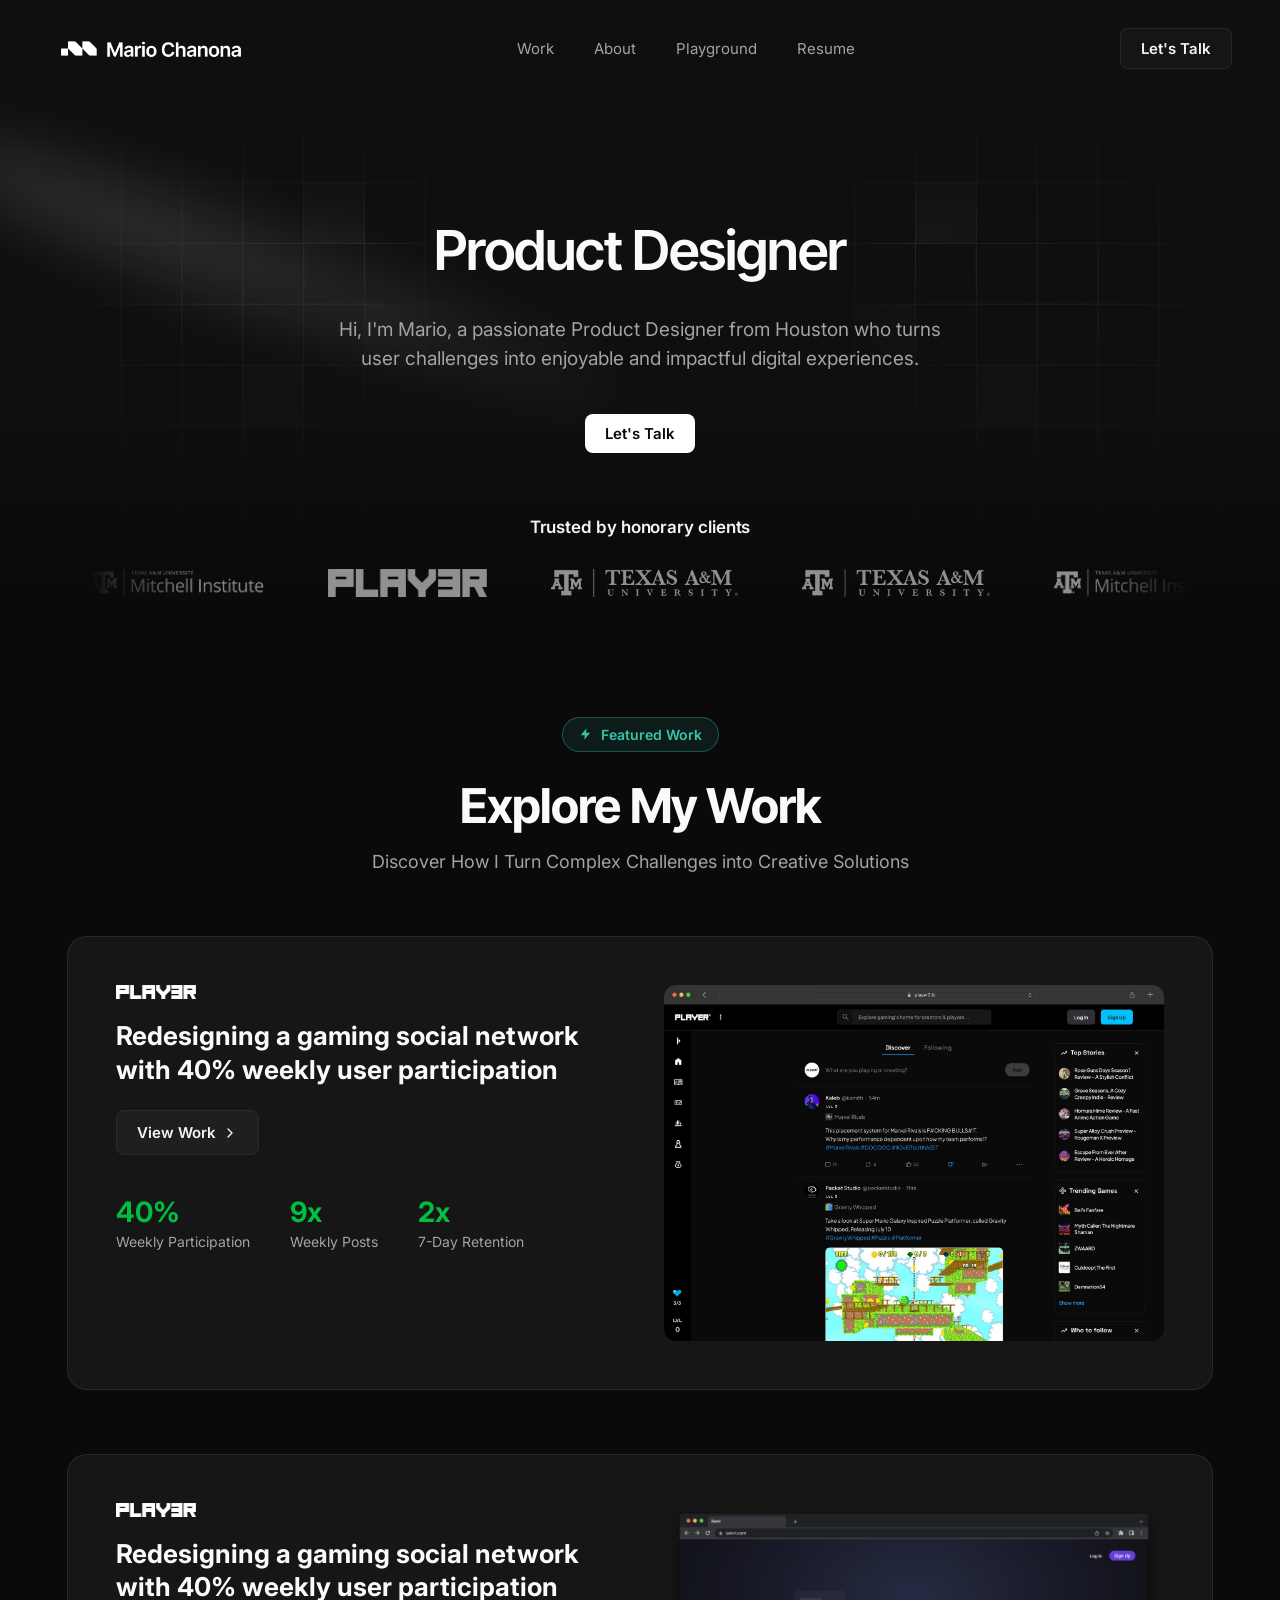
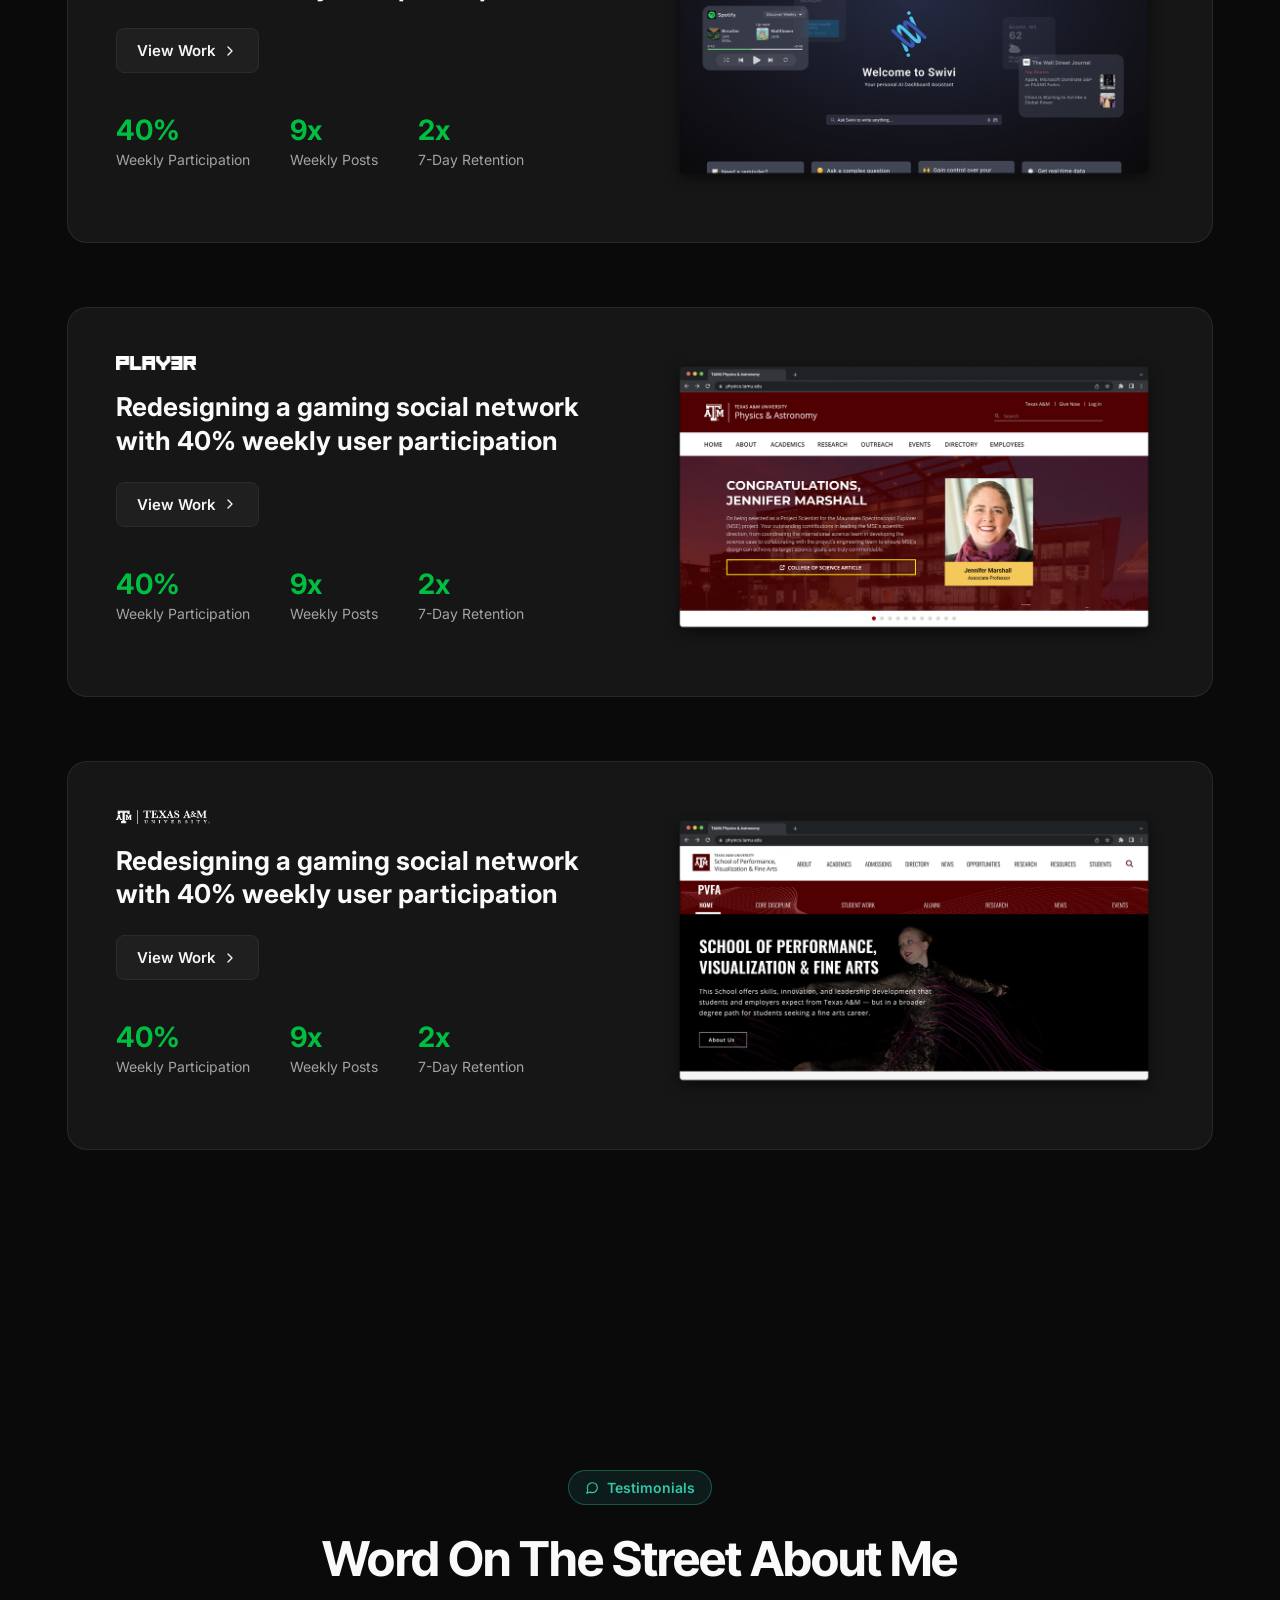
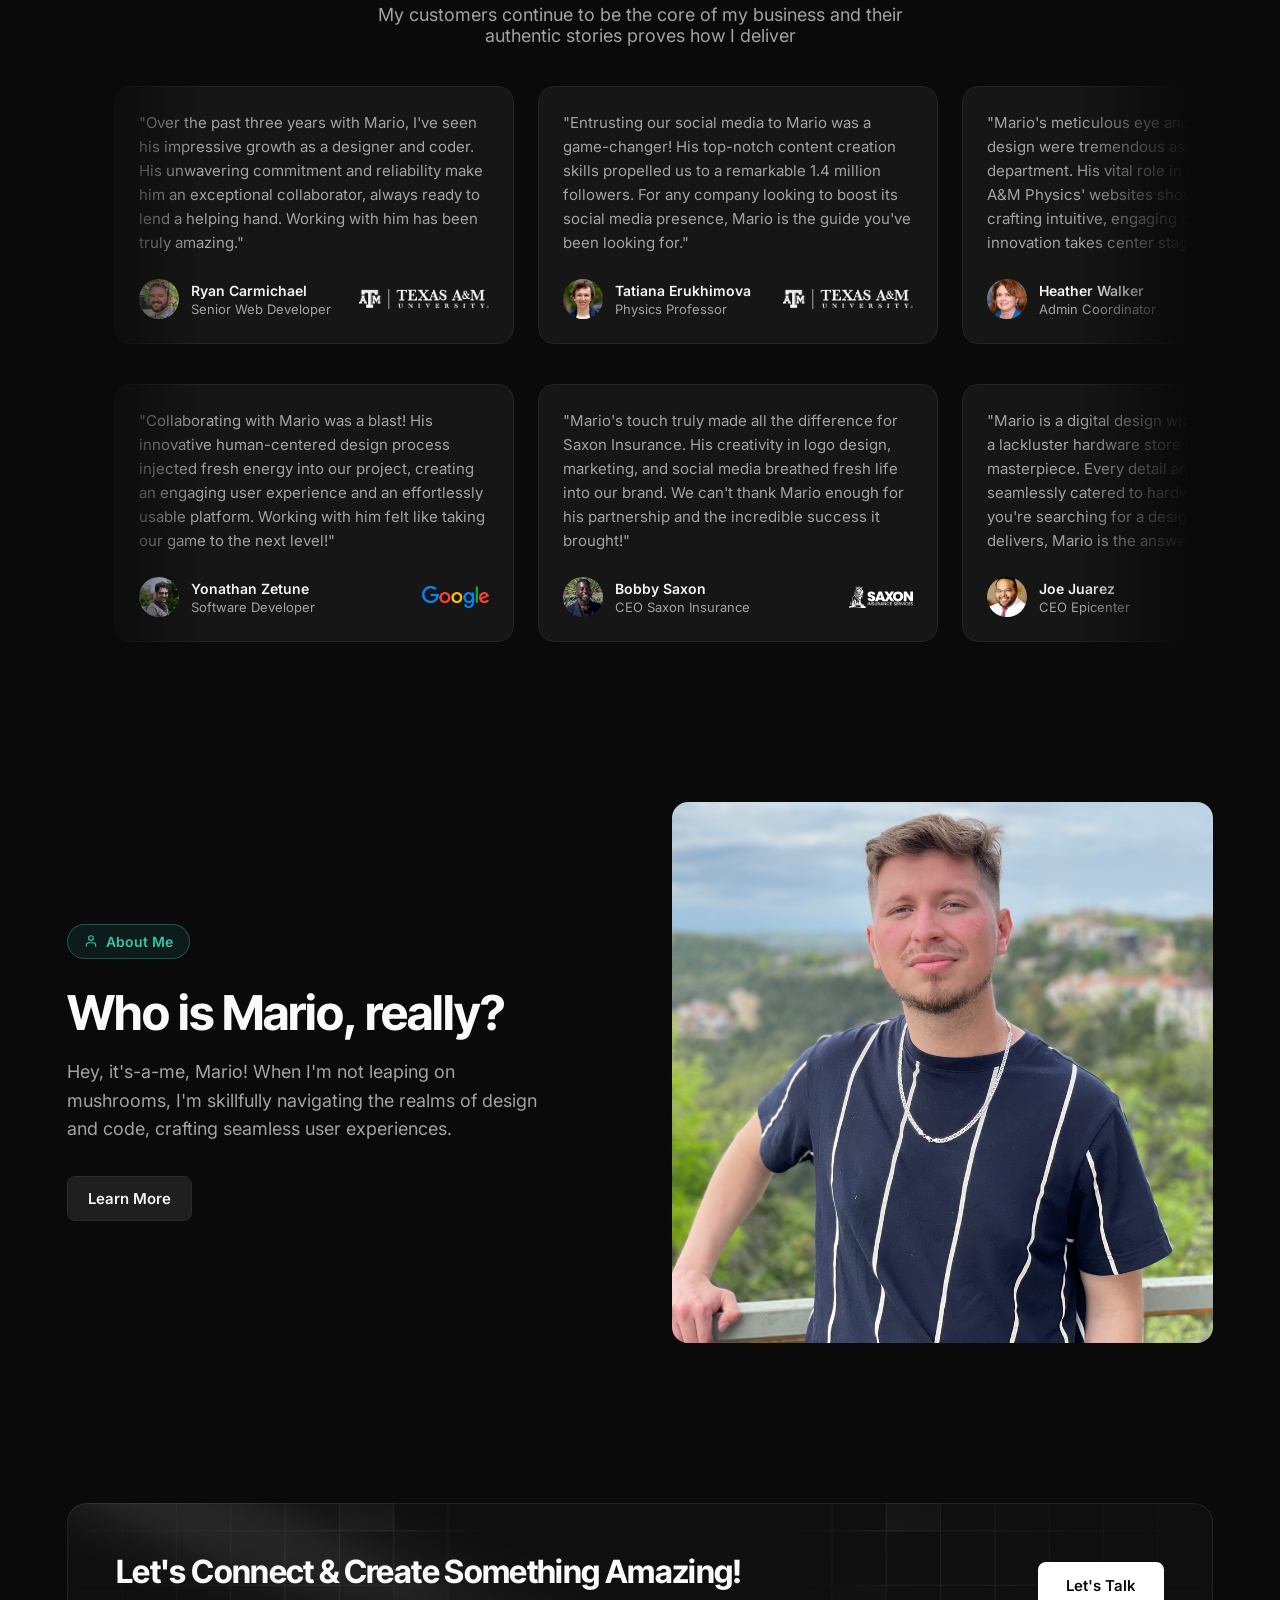
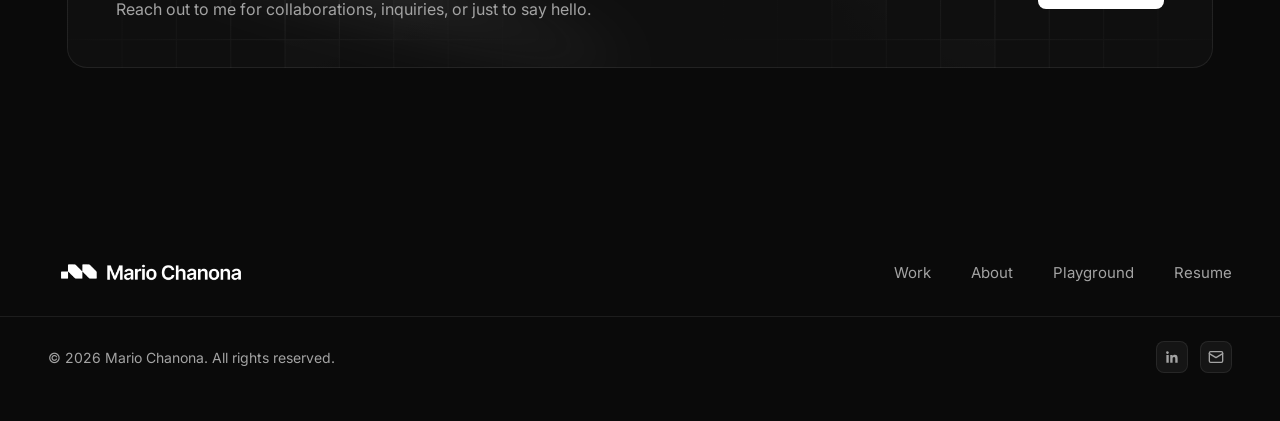
==== index.html @ b82e3894 "Portfolio website" ====
<!doctype html>
<html lang="en">
<head>
  <meta charset="UTF-8" />
  <meta name="viewport" content="width=device-width, initial-scale=1.0" />
  <title>Mario Chanona — Portfolio</title>
  <!-- Inter + Inter Tight, used site-wide -->
  <link rel="preconnect" href="https://fonts.googleapis.com" />
  <link rel="preconnect" href="https://fonts.gstatic.com" crossorigin />
  <link
    href="https://fonts.googleapis.com/css2?family=Inter:wght@400;500;600;700;800;900&family=Inter+Tight:wght@600&display=swap"
    rel="stylesheet" />
  <link rel="stylesheet" href="styles.css" />
</head>
<body>
  <!--
    Pure-CSS grid + glow background (see .page-bg in styles.css) — no image
    file. A decorative layer behind the top of the page, NOT a wrapper
    around the content, so it always blends smoothly into whatever section
    comes after it, no matter how tall your page grows.
  -->
  <div class="page-bg" aria-hidden="true"></div>
  <main>
    <header class="navbar" id="top">
      <a href="#top" class="navbar__brand">
        <img src="images/My_ Logo.png" alt="Mario Chanona" class="navbar__logo-img" />
      </a>
      <nav class="navbar__links" aria-label="Primary">
        <a href="#work" class="navbar__link">Work</a>
        <a href="#about" class="navbar__link">About</a>
        <a href="#playground" class="navbar__link">Playground</a>
        <a href="#resume" class="navbar__link">Resume</a>
      </nav>
      <a href="#contact" class="navbar__cta">Let's Talk</a>

      <button type="button" class="navbar__toggle" id="menuToggle" aria-label="Toggle menu" aria-expanded="false" aria-controls="mobileMenu">
        <svg class="navbar__toggle-icon navbar__toggle-icon--menu" width="22" height="22" viewBox="0 0 24 24" fill="none" stroke="currentColor" stroke-width="2" stroke-linecap="round" aria-hidden="true">
          <path d="M3 6h18M3 12h18M3 18h18" />
        </svg>
        <svg class="navbar__toggle-icon navbar__toggle-icon--close" width="22" height="22" viewBox="0 0 24 24" fill="none" stroke="currentColor" stroke-width="2" stroke-linecap="round" aria-hidden="true">
          <path d="M18 6 6 18M6 6l12 12" />
        </svg>
      </button>
    </header>

    <div class="mobile-menu" id="mobileMenu">
      <div class="mobile-menu__header">
        <a href="#top" class="mobile-menu__brand">
          <img src="images/My_ Logo.png" alt="Mario Chanona" class="mobile-menu__logo-img" />
        </a>
        <button type="button" class="mobile-menu__close" id="menuClose" aria-label="Close menu">
          <svg width="22" height="22" viewBox="0 0 24 24" fill="none" stroke="currentColor" stroke-width="2" stroke-linecap="round" aria-hidden="true">
            <path d="M18 6 6 18M6 6l12 12" />
          </svg>
        </button>
      </div>

      <nav class="mobile-menu__links" aria-label="Mobile">
        <a href="#work" class="mobile-menu__link">Work</a>
        <a href="#about" class="mobile-menu__link">About</a>
        <a href="#playground" class="mobile-menu__link">Playground</a>
        <a href="#resume" class="mobile-menu__link">Resume</a>
      </nav>

      <a href="#contact" class="mobile-menu__cta">Let's Talk</a>
    </div>

    <script>
      (function () {
        var toggle = document.getElementById('menuToggle');
        var closeBtn = document.getElementById('menuClose');
        var menu = document.getElementById('mobileMenu');

        function openMenu() {
          menu.classList.add('is-open');
          toggle.classList.add('is-active');
          toggle.setAttribute('aria-expanded', 'true');
          document.body.style.overflow = 'hidden';
        }

        function closeMenu() {
          menu.classList.remove('is-open');
          toggle.classList.remove('is-active');
          toggle.setAttribute('aria-expanded', 'false');
          document.body.style.overflow = '';
        }

        toggle.addEventListener('click', function () {
          menu.classList.contains('is-open') ? closeMenu() : openMenu();
        });
        closeBtn.addEventListener('click', closeMenu);
        menu.querySelectorAll('.mobile-menu__link, .mobile-menu__cta').forEach(function (link) {
          link.addEventListener('click', closeMenu);
        });
      })();
    </script>
    
    <section class="hero">
      <div class="hero__content">
        <h1 class="hero__title">Product Designer</h1>
        <p class="hero__description">
          Hi, I'm Mario, a passionate Product Designer from Houston who turns user
          challenges into enjoyable and impactful digital experiences.
        </p>
        <a href="#contact" class="hero__cta">Let's Talk</a>
      </div>
    </section>
    <section class="trusted" aria-label="Trusted by">
      <p class="trusted__label">Trusted by honorary clients</p>
      <div class="trusted__marquee">
        <div class="trusted__track">
          <span class="trusted__logo"><img src="images/mitchell.png" alt="Mitchell Institute" /></span>
          <span class="trusted__logo"><img src="images/Player3.png" alt="Saxon Insurance Services" /></span>
          <span class="trusted__logo"><img src="images/TX_Logo.png" alt="Texas A&amp;M University" /></span>
          <span class="trusted__logo"><img src="images/TX_Logo.png"
              alt="Texas A&amp;M Physics &amp; Astronomy" /></span>
          <!-- duplicate copy, aria-hidden so screen readers don't announce it twice -->
          <span class="trusted__logo" aria-hidden="true"><img src="images/mitchell.png" alt="" /></span>
          <span class="trusted__logo" aria-hidden="true"><img src="images/Player3.png" alt="" /></span>
          <span class="trusted__logo" aria-hidden="true"><img src="images/TX_Logo.png" alt="" /></span>
          <span class="trusted__logo" aria-hidden="true"><img src="images/TX_Logo.png" alt="" /></span>
        </div>
      </div>
    </section>
    <section class="work" aria-label="Featured work">
      <div class="work__intro">
        <span class="work__eyebrow">
          <svg width="14" height="14" viewBox="0 0 24 24" fill="currentColor" aria-hidden="true">
            <path d="M13 2 3 14h7l-1 8 10-12h-7l1-8z" />
          </svg>
          Featured Work
        </span>
        <h2 class="work__heading">Explore My Work</h2>
        <p class="work__subheading">Discover How I Turn Complex Challenges into Creative Solutions</p>
      </div>

      <!-- Card 1 -->
      <div class="work__card work__card--1">
        <div class="work__card-content">
          <img src="images/Player3.png" alt="Player" class="work__project-logo" />
          <h3 class="work__project-title">
            Redesigning a gaming social network with 40% weekly user participation
          </h3>
          <a href="#" class="work__cta">
            View Work
            <svg width="16" height="16" viewBox="0 0 24 24" fill="none" stroke="currentColor" stroke-width="2"
              stroke-linecap="round" stroke-linejoin="round" aria-hidden="true">
              <path d="M9 18l6-6-6-6" />
            </svg>
          </a>
          <div class="work__stats">
            <div class="work__stat">
              <span class="work__stat-number">40%</span>
              <span class="work__stat-label">Weekly Participation</span>
            </div>
            <div class="work__stat">
              <span class="work__stat-number">9x</span>
              <span class="work__stat-label">Weekly Posts</span>
            </div>
            <div class="work__stat">
              <span class="work__stat-number">2x</span>
              <span class="work__stat-label">7-Day Retention</span>
            </div>
          </div>
        </div>
        <div class="work__project-preview">
          <img src="images/player-preview.jpg" alt="Player project preview" />
        </div>
      </div>

      <!-- Card 2 — same placeholder content as Card 1 for now. Swap the logo, title,
           stats, and screenshot once this project is ready. -->
      <div class="work__card work__card--2">
        <div class="work__card-content">
          <img src="images/Player3.png" alt="Player" class="work__project-logo" />
          <h3 class="work__project-title">
            Redesigning a gaming social network with 40% weekly user participation
          </h3>
          <a href="#" class="work__cta">
            View Work
            <svg width="16" height="16" viewBox="0 0 24 24" fill="none" stroke="currentColor" stroke-width="2"
              stroke-linecap="round" stroke-linejoin="round" aria-hidden="true">
              <path d="M9 18l6-6-6-6" />
            </svg>
          </a>
          <div class="work__stats">
            <div class="work__stat">
              <span class="work__stat-number">40%</span>
              <span class="work__stat-label">Weekly Participation</span>
            </div>
            <div class="work__stat">
              <span class="work__stat-number">9x</span>
              <span class="work__stat-label">Weekly Posts</span>
            </div>
            <div class="work__stat">
              <span class="work__stat-number">2x</span>
              <span class="work__stat-label">7-Day Retention</span>
            </div>
          </div>
        </div>
        <div class="work__project-preview">
          <img src="images/swivi_cover2.avif" alt="Swivi project preview" />
        </div>
      </div>

      <!-- Card 3 — same placeholder content as Card 1 for now. Swap the logo, title,
           stats, and screenshot once this project is ready. -->
      <div class="work__card work__card--3">
        <div class="work__card-content">
          <img src="images/Player3.png" alt="Player" class="work__project-logo" />
          <h3 class="work__project-title">
            Redesigning a gaming social network with 40% weekly user participation
          </h3>
          <a href="#" class="work__cta">
            View Work
            <svg width="16" height="16" viewBox="0 0 24 24" fill="none" stroke="currentColor" stroke-width="2"
              stroke-linecap="round" stroke-linejoin="round" aria-hidden="true">
              <path d="M9 18l6-6-6-6" />
            </svg>
          </a>
          <div class="work__stats">
            <div class="work__stat">
              <span class="work__stat-number">40%</span>
              <span class="work__stat-label">Weekly Participation</span>
            </div>
            <div class="work__stat">
              <span class="work__stat-number">9x</span>
              <span class="work__stat-label">Weekly Posts</span>
            </div>
            <div class="work__stat">
              <span class="work__stat-number">2x</span>
              <span class="work__stat-label">7-Day Retention</span>
            </div>
          </div>
        </div>
        <div class="work__project-preview">
          <img src="images/Physics_Redesign.avif" alt="Texas A&Map;M Website Redesign" />
        </div>
      </div>

      <!-- Card 4 — same placeholder content as Card 1 for now. Swap the logo, title,
           stats, and screenshot once this project is ready. -->
      <div class="work__card work__card--4">
        <div class="work__card-content">
          <img src="images/TX_Logo.png" alt="Player" class="work__project-logo" />
          <h3 class="work__project-title">
            Redesigning a gaming social network with 40% weekly user participation
          </h3>
          <a href="#" class="work__cta">
            View Work
            <svg width="16" height="16" viewBox="0 0 24 24" fill="none" stroke="currentColor" stroke-width="2"
              stroke-linecap="round" stroke-linejoin="round" aria-hidden="true">
              <path d="M9 18l6-6-6-6" />
            </svg>
          </a>
          <div class="work__stats">
            <div class="work__stat">
              <span class="work__stat-number">40%</span>
              <span class="work__stat-label">Weekly Participation</span>
            </div>
            <div class="work__stat">
              <span class="work__stat-number">9x</span>
              <span class="work__stat-label">Weekly Posts</span>
            </div>
            <div class="work__stat">
              <span class="work__stat-number">2x</span>
              <span class="work__stat-label">7-Day Retention</span>
            </div>
          </div>
        </div>
        <div class="work__project-preview">
          <img src="images/pvfa.avif" alt="Player project preview" />
        </div>
      </div>
    </section>

    <section class="testimonials" aria-label="Testimonials">
      <div class="testimonials__intro">
        <span class="testimonials__eyebrow">
          <svg width="14" height="14" viewBox="0 0 24 24" fill="none" stroke="currentColor" stroke-width="2" stroke-linecap="round" stroke-linejoin="round" aria-hidden="true">
            <path d="M21 11.5a8.38 8.38 0 0 1-.9 3.8 8.5 8.5 0 0 1-7.6 4.7 8.38 8.38 0 0 1-3.8-.9L3 21l1.9-5.7a8.38 8.38 0 0 1-.9-3.8 8.5 8.5 0 0 1 4.7-7.6 8.38 8.38 0 0 1 3.8-.9h.5a8.48 8.48 0 0 1 8 8v.5z" />
          </svg>
          Testimonials
        </span>

        <h2 class="testimonials__heading">Word On The Street About Me</h2>
        <p class="testimonials__subheading">
          My customers continue to be the core of my business and their authentic stories proves how I deliver
        </p>
      </div>

      <!-- Row 1 — scrolls right. Duplicated once for a seamless loop; keep both copies in sync. -->
      <div class="testimonials__row testimonials__row--top">
        <div class="testimonials__track">
          <article class="testimonial-card">
            <p class="testimonial-card__quote">
              "Over the past three years with Mario, I've seen his impressive growth as a designer and coder. His
              unwavering commitment and reliability make him an exceptional collaborator, always ready to lend a
              helping hand. Working with him has been truly amazing."
            </p>
            <div class="testimonial-card__footer">
              <div class="testimonial-card__person">
                <img src="images/Ryan.jpg" alt="" class="testimonial-card__avatar" />
                <div>
                  <div class="testimonial-card__name">Ryan Carmichael</div>
                  <div class="testimonial-card__role">Senior Web Developer</div>
                </div>
              </div>
              <img src="images/TX_Logo.png" alt="Texas A&amp;M" class="testimonial-card__brand" />
            </div>
          </article>

          <article class="testimonial-card">
            <p class="testimonial-card__quote">
              "Entrusting our social media to Mario was a game-changer! His top-notch content creation skills
              propelled us to a remarkable 1.4 million followers. For any company looking to boost its social media
              presence, Mario is the guide you've been looking for."
            </p>
            <div class="testimonial-card__footer">
              <div class="testimonial-card__person">
                <img src="images/Tati.jpg" alt="" class="testimonial-card__avatar" />
                <div>
                  <div class="testimonial-card__name">Tatiana Erukhimova</div>
                  <div class="testimonial-card__role">Physics Professor</div>
                </div>
              </div>
              <img src="images/TX_Logo.png" alt="Texas A&amp;M" class="testimonial-card__brand" />
            </div>
          </article>

          <article class="testimonial-card">
            <p class="testimonial-card__quote">
              "Mario's meticulous eye and genuine passion for design were tremendous assets to our department. His
              vital role in enhancing Texas A&amp;M Physics' websites showcased his talent for crafting intuitive,
              engaging designs. With Mario, innovation takes center stage."
            </p>
            <div class="testimonial-card__footer">
              <div class="testimonial-card__person">
                <img src="images/Heather.jpg" alt="" class="testimonial-card__avatar" />
                <div>
                  <div class="testimonial-card__name">Heather Walker</div>
                  <div class="testimonial-card__role">Admin Coordinator</div>
                </div>
              </div>
              <img src="images/TX_Logo.png" alt="Texas A&amp;M" class="testimonial-card__brand" />
            </div>
          </article>

          <!-- duplicate copy, aria-hidden so screen readers don't announce it twice -->
          <article class="testimonial-card" aria-hidden="true">
            <p class="testimonial-card__quote">
              "Over the past three years with Mario, I've seen his impressive growth as a designer and coder. His
              unwavering commitment and reliability make him an exceptional collaborator, always ready to lend a
              helping hand. Working with him has been truly amazing."
            </p>
            <div class="testimonial-card__footer">
              <div class="testimonial-card__person">
                <img src="images/Ryan.jpg" alt="" class="testimonial-card__avatar" />
                <div>
                  <div class="testimonial-card__name">Ryan Carmichael</div>
                  <div class="testimonial-card__role">Senior Web Developer</div>
                </div>
              </div>
              <img src="images/TX_Logo.png" alt="" class="testimonial-card__brand" />
            </div>
          </article>

          <article class="testimonial-card" aria-hidden="true">
            <p class="testimonial-card__quote">
              "Entrusting our social media to Mario was a game-changer! His top-notch content creation skills
              propelled us to a remarkable 1.4 million followers. For any company looking to boost its social media
              presence, Mario is the guide you've been looking for."
            </p>
            <div class="testimonial-card__footer">
              <div class="testimonial-card__person">
                <img src="images/Tati.jpg" alt="" class="testimonial-card__avatar" />
                <div>
                  <div class="testimonial-card__name">Tatiana Erukhimova</div>
                  <div class="testimonial-card__role">Physics Professor</div>
                </div>
              </div>
              <img src="images/TX_Logo.png" alt="" class="testimonial-card__brand" />
            </div>
          </article>

          <article class="testimonial-card" aria-hidden="true">
            <p class="testimonial-card__quote">
              "Mario's meticulous eye and genuine passion for design were tremendous assets to our department. His
              vital role in enhancing Texas A&amp;M Physics' websites showcased his talent for crafting intuitive,
              engaging designs. With Mario, innovation takes center stage."
            </p>
            <div class="testimonial-card__footer">
              <div class="testimonial-card__person">
                <img src="images/Heather.jpg" alt="" class="testimonial-card__avatar" />
                <div>
                  <div class="testimonial-card__name">Heather Walker</div>
                  <div class="testimonial-card__role">Admin Coordinator</div>
                </div>
              </div>
              <img src="images/TX_Logo.png" alt="" class="testimonial-card__brand" />
            </div>
          </article>
        </div>
      </div>

      <!-- Row 2 — also scrolls right, same as row 1. Duplicated once for a seamless loop. -->
      <div class="testimonials__row testimonials__row--bottom">
        <div class="testimonials__track">
          <article class="testimonial-card">
            <p class="testimonial-card__quote">
              "Collaborating with Mario was a blast! His innovative human-centered design process injected fresh
              energy into our project, creating an engaging user experience and an effortlessly usable platform.
              Working with him felt like taking our game to the next level!"
            </p>
            <div class="testimonial-card__footer">
              <div class="testimonial-card__person">
                <img src="images/Yoni.jpg" alt="" class="testimonial-card__avatar" />
                <div>
                  <div class="testimonial-card__name">Yonathan Zetune</div>
                  <div class="testimonial-card__role">Software Developer</div>
                </div>
              </div>
              <img src="images/google-logo2.png" alt="Google" class="testimonial-card__brand" />
            </div>
          </article>

          <article class="testimonial-card">
            <p class="testimonial-card__quote">
              "Mario's touch truly made all the difference for Saxon Insurance. His creativity in logo design,
              marketing, and social media breathed fresh life into our brand. We can't thank Mario enough for his
              partnership and the incredible success it brought!"
            </p>
            <div class="testimonial-card__footer">
              <div class="testimonial-card__person">
                <img src="images/Bobby.jpg" alt="" class="testimonial-card__avatar" />
                <div>
                  <div class="testimonial-card__name">Bobby Saxon</div>
                  <div class="testimonial-card__role">CEO Saxon Insurance</div>
                </div>
              </div>
              <img src="images/Saxon_logo.svg" alt="Saxon" class="testimonial-card__brand" />
            </div>
          </article>

          <article class="testimonial-card">
            <p class="testimonial-card__quote">
              "Mario is a digital design wizard! He transformed a lackluster hardware store into an online
              masterpiece. Every detail and interaction seamlessly catered to hardware companies. If you're
              searching for a designer who listens and delivers, Mario is the answer."
            </p>
            <div class="testimonial-card__footer">
              <div class="testimonial-card__person">
                <img src="images/Joe.jpg" alt="" class="testimonial-card__avatar" />
                <div>
                  <div class="testimonial-card__name">Joe Juarez</div>
                  <div class="testimonial-card__role">CEO Epicenter</div>
                </div>
              </div>
              <img src="images/epicenter.png" alt="Epicenter" class="testimonial-card__brand" />
            </div>
          </article>

          <!-- duplicate copy, aria-hidden so screen readers don't announce it twice -->
          <article class="testimonial-card" aria-hidden="true">
            <p class="testimonial-card__quote">
              "Collaborating with Mario was a blast! His innovative human-centered design process injected fresh
              energy into our project, creating an engaging user experience and an effortlessly usable platform.
              Working with him felt like taking our game to the next level!"
            </p>
            <div class="testimonial-card__footer">
              <div class="testimonial-card__person">
                <img src="images/Yoni.jpg" alt="" class="testimonial-card__avatar" />
                <div>
                  <div class="testimonial-card__name">Yonathan Zetune</div>
                  <div class="testimonial-card__role">Software Developer</div>
                </div>
              </div>
              <img src="images/google-logo2.png" alt="" class="testimonial-card__brand" />
            </div>
          </article>

          <article class="testimonial-card" aria-hidden="true">
            <p class="testimonial-card__quote">
              "Mario's touch truly made all the difference for Saxon Insurance. His creativity in logo design,
              marketing, and social media breathed fresh life into our brand. We can't thank Mario enough for his
              partnership and the incredible success it brought!"
            </p>
            <div class="testimonial-card__footer">
              <div class="testimonial-card__person">
                <img src="images/Bobby.jpg" alt="" class="testimonial-card__avatar" />
                <div>
                  <div class="testimonial-card__name">Bobby Saxon</div>
                  <div class="testimonial-card__role">CEO Saxon Insurance</div>
                </div>
              </div>
              <img src="images/Saxon_logo.svg" alt="" class="testimonial-card__brand" />
            </div>
          </article>

          <article class="testimonial-card" aria-hidden="true">
            <p class="testimonial-card__quote">
              "Mario is a digital design wizard! He transformed a lackluster hardware store into an online
              masterpiece. Every detail and interaction seamlessly catered to hardware companies. If you're
              searching for a designer who listens and delivers, Mario is the answer."
            </p>
            <div class="testimonial-card__footer">
              <div class="testimonial-card__person">
                <img src="images/Joe.jpg" alt="" class="testimonial-card__avatar" />
                <div>
                  <div class="testimonial-card__name">Joe Juarez</div>
                  <div class="testimonial-card__role">CEO Epicenter</div>
                </div>
              </div>
              <img src="images/epicenter.png" alt="" class="testimonial-card__brand" />
            </div>
          </article>
        </div>
      </div>
    </section>

    <section class="about" aria-label="About Mario">
      <div class="about__content">
        <span class="about__eyebrow">
          <svg width="14" height="14" viewBox="0 0 24 24" fill="none" stroke="currentColor" stroke-width="2" stroke-linecap="round" stroke-linejoin="round" aria-hidden="true">
            <path d="M20 21v-2a4 4 0 0 0-4-4H8a4 4 0 0 0-4 4v2" />
            <circle cx="12" cy="7" r="4" />
          </svg>
          About Me
        </span>

        <h2 class="about__heading">Who is Mario, really?</h2>

        <p class="about__description">
          Hey, it's-a-me, Mario! When I'm not leaping on mushrooms, I'm skillfully navigating the realms of
          design and code, crafting seamless user experiences.
        </p>

        <a href="#" class="about__cta">Learn More</a>
      </div>

      <div class="about__photo">
        <img src="images/personal_picture.jpg" alt="Mario Chanona" />
      </div>
    </section>

    <section class="cta-banner" aria-label="Contact">
      <div class="cta-banner__card">
        <div class="cta-banner__text">
          <h2 class="cta-banner__heading">Let's Connect &amp; Create Something Amazing!</h2>
          <p class="cta-banner__subheading">Reach out to me for collaborations, inquiries, or just to say hello.</p>
        </div>

        <a href="#contact" class="cta-banner__button">Let's Talk</a>
      </div>
    </section>

    <footer class="footer">
      <div class="footer__top">
        <a href="#top" class="footer__brand">
          <img src="images/My_ Logo.png" alt="Mario Chanona" class="footer__logo-img" />
        </a>

        <nav class="footer__links" aria-label="Footer">
          <a href="#work" class="footer__link">Work</a>
          <a href="#about" class="footer__link">About</a>
          <a href="#playground" class="footer__link">Playground</a>
          <a href="#resume" class="footer__link">Resume</a>
        </nav>
      </div>

      <hr class="footer__divider" />

      <div class="footer__bottom">
        <p class="footer__copyright">© 2026 Mario Chanona. All rights reserved.</p>

        <div class="footer__socials">
          <!-- No links wired up yet — swap each <span> for <a href="..."> once you have them -->
          <span class="footer__icon" aria-label="LinkedIn">
            <svg width="16" height="16" viewBox="0 0 24 24" fill="currentColor" aria-hidden="true">
              <path d="M20.45 20.45h-3.56v-5.57c0-1.33-.02-3.03-1.85-3.03-1.86 0-2.15 1.45-2.15 2.94v5.66H9.34V9h3.41v1.56h.05c.48-.9 1.64-1.85 3.38-1.85 3.6 0 4.27 2.37 4.27 5.46zM5.34 7.43a2.07 2.07 0 1 1 0-4.13 2.07 2.07 0 0 1 0 4.13zM7.12 20.45H3.56V9h3.56z" />
            </svg>
          </span>
          <span class="footer__icon" aria-label="Email">
            <svg width="16" height="16" viewBox="0 0 24 24" fill="none" stroke="currentColor" stroke-width="2" stroke-linecap="round" stroke-linejoin="round" aria-hidden="true">
              <rect x="2" y="4" width="20" height="16" rx="2" />
              <path d="m2 7 10 6 10-6" />
            </svg>
          </span>
        </div>
      </div>
    </footer>
  </main>
</body>
</html>
---- styles.css ----
* {
  margin: 0;
  padding: 0;
  box-sizing: border-box;
}

:root {
  --bg: #0a0a0a;
  --bg-panel: #151515;
  --text-primary: #f5f5f5;
  --text-secondary: #a3a3a3;
  --text-muted: #7a7a7a;
  --border: rgba(255, 255, 255, 0.08);
}

html,
body {
  background: var(--bg);
  color: var(--text-primary);
  font-family: 'Inter', -apple-system, BlinkMacSystemFont, 'Segoe UI', sans-serif;
  -webkit-font-smoothing: antialiased;
  -moz-osx-font-smoothing: grayscale;
  scroll-behavior: smooth;
}

a {
  color: inherit;
  text-decoration: none;
}

/* ---------- Page background ----------
   Wraps the navbar AND the hero in one continuous image, so the
   background doesn't restart below the nav. Swap the file at
   images/background.png to update it. */

.page-bg {
  position: absolute;
  top: 0;
  left: 0;
  right: 0;
  aspect-ratio: 2000 / 952; /* the SVG's own native canvas size — keeps grid cells true to scale */
  z-index: 0;
  pointer-events: none;
  background-image: url('images/glow.svg');
  background-repeat: no-repeat;
  background-position: top center;
  background-size: 100% 100%;
  mask-image: linear-gradient(to bottom, black 0%, black 70%, transparent 100%);
  -webkit-mask-image: linear-gradient(to bottom, black 0%, black 70%, transparent 100%);
}

/* ---------- Navbar ---------- */

.navbar {
  position: relative;
  z-index: 10;
  display: flex;
  align-items: center;
  justify-content: space-between;
  max-width: 1440px;
  margin: 0 auto;
  padding: 28px 48px;
}

.navbar__brand {
  display: flex;
  align-items: center;
  gap: 10px;
}

.navbar__logo-img {
  flex-shrink: 0;
}

.navbar__brand-name {
  font-size: 17px;
  font-weight: 700;
  letter-spacing: -0.01em;
  color: var(--text-primary);
}

.navbar__link {
  font-size: 15px;
  font-weight: 400;
  color: var(--text-secondary);
  transition: color 0.15s ease;
}

.navbar__link:hover {
  color: var(--text-primary);
}

.navbar__link:active {
  color: #d4d4d4;
}

/* Add this class to whichever link is the current page */
.navbar__link--current {
  color: var(--text-primary);
  position: relative;
}

.navbar__link--current::after {
  content: '';
  position: absolute;
  left: 0;
  right: 0;
  bottom: -6px;
  height: 1px;
  background: var(--text-primary);
}

.navbar__links {
  display: flex;
  align-items: center;
  gap: 40px;
}

.navbar__cta {
  display: inline-flex;
  align-items: center;
  justify-content: center;
  padding: 10px 20px;
  border-radius: 8px;
  border: 1px solid var(--border);
  background: var(--bg-panel);
  font-size: 15px;
  font-weight: 600;
  color: var(--text-primary);
  transition: background 0.15s ease, border-color 0.15s ease;
}

.navbar__cta:hover {
  background: #1f1f1f;
  border-color: rgba(255, 255, 255, 0.16);
}

@media (max-width: 860px) {
  .navbar {
    padding: 20px 24px;
  }

  .navbar__links {
    display: none;
  }
}

.navbar__logo-img {
  flex-shrink: 0;
  display: block;
  height: 32px;
  width: auto;
}

/* ---------- Hero ---------- */

.hero {
  position: relative;
  padding: 120px 24px 64px;
}

.hero__content {
  position: relative;
  z-index: 1;
  max-width: 1000px;
  margin: 0 auto;
  text-align: center;
}

.hero__title {
  font-family: 'Inter Tight', 'Inter', sans-serif;
  font-weight: 600;
  letter-spacing: -0.02em;
  line-height: 1.2;
  font-size: 3.4375rem; /* 55px */
  color: #fafafa;
}

.hero__description {
  margin: 32px auto 0;
  max-width: 700px;
  font-size: 19px;
  line-height: 1.55;
  color: var(--text-secondary);
  font-weight: 400;
  text-wrap: balance; /* keeps this at 2 balanced lines instead of an orphan 3rd line */
}

.hero__cta {
  display: inline-flex;
  align-items: center;
  justify-content: center;
  margin-top: 40px;
  padding: 10px 20px;
  border-radius: 8px;
  background: #ffffff;
  color: #0a0a0a;
  font-size: 15px;
  font-weight: 600;
  transition: transform 0.15s ease, background 0.15s ease;
}

.hero__cta:hover {
  background: #ececec;
  transform: translateY(-1px);
}

@media (max-width: 640px) {
  .hero {
    padding: 88px 20px 120px;
  }

   .hero__title {
    font-size: 2.5rem; /* 40px — fixed 55px is too wide for small screens */
  }

  .hero__description {
    font-size: 16px;
  }
}

/* ---------- Trusted-by logo marquee ---------- */

.trusted {
  position: relative;
  z-index: 1;
  padding: 0 24px 120px;
  text-align: center;
}

.trusted__label {
  font-size: 17px;
  font-weight: 600;
  color: var(--text-primary);
  margin-bottom: 32px;
  letter-spacing: -0.005em;
}

.trusted__marquee {
  overflow: hidden;
  max-width: 1100px;
  margin: 0 auto;
  mask-image: linear-gradient(to right, transparent, black 10%, black 90%, transparent);
  -webkit-mask-image: linear-gradient(to right, transparent, black 10%, black 90%, transparent);
}

.trusted__track {
  display: flex;
  align-items: center;
  gap: 64px;
  width: max-content;
  animation: trusted-scroll 24s linear infinite;
}


.trusted__logo {
  flex-shrink: 0;
  display: flex;
  align-items: center;
}

.trusted__logo img {
  height: 28px;
  width: auto;
  /* forces every logo to the same muted gray, no matter its original color */
  filter: grayscale(1) brightness(0) invert(1);
  opacity: 0.55;
  transition: opacity 0.15s ease;
}

.trusted__logo:hover img {
  opacity: 0.85;
}

@keyframes trusted-scroll {
  from { transform: translateX(0); }
  to { transform: translateX(-50%); }
}

@media (prefers-reduced-motion: reduce) {
  .trusted__track {
    animation: none;
  }
}

/* ---------- Featured work ---------- */

.work {
  position: relative;
  z-index: 1;
  max-width: 1194px;
  margin: 0 auto;
  padding: 0 24px 160px;
}

.work__intro {
  text-align: center;
}

.work__eyebrow {
  display: inline-flex;
  align-items: center;
  gap: 8px;
  padding: 8px 16px;
  border-radius: 999px;
  background: rgba(51, 198, 171, 0.1);
  border: 1px solid rgba(51, 198, 171, 0.35);
  color: #33c6ab;
  font-size: 14px;
  font-weight: 600;
}

.work__heading {
  margin-top: 24px;
  font-family: 'Inter Tight', 'Inter', sans-serif;
  font-weight: 700;
  letter-spacing: -0.02em;
  font-size: clamp(32px, 5vw, 48px);
  color: #fafafa;
}

.work__subheading {
  margin-top: 16px;
  font-size: 18px;
  color: var(--text-secondary);
}

.work__card {
  position: sticky;
  margin-top: 64px;
  display: grid;
  grid-template-columns: 1fr 1fr;
  gap: 48px;
  align-items: stretch;
  background: #161616;
  border: 1px solid var(--border);
  border-radius: 20px;
  padding: 48px;
  text-align: left;
}

.work__card--1 {
  top: 24px;
  z-index: 1;
}

.work__card--2 {
  top: 40px;
  z-index: 2;
}

.work__card--3 {
  top: 56px;
  z-index: 3;
}

.work__card--4 {
  top: 72px;
  z-index: 4;
}

.work__project-logo {
  display: block;
  height: 14px;
  width: auto;
}

.work__project-title {
  margin-top: 20px;
  font-size: 26px;
  font-weight: 700;
  line-height: 1.3;
  color: #fafafa;
}

.work__cta {
  display: inline-flex;
  align-items: center;
  gap: 6px;
  margin-top: 24px;
  padding: 12px 20px;
  background: #1f1f1f;
  border: 1px solid #2b2b2b;
  border-radius: 8px;
  color: var(--text-primary);
  font-size: 15px;
  font-weight: 600;
  transition: background 0.15s ease, border-color 0.15s ease;
}

.work__cta:hover {
  background: #303030;
  border-color: #2b2b2b;
}

.work__stats {
  display: flex;
  gap: 40px;
  margin-top: 40px;
}

.work__stat {
  display: flex;
  flex-direction: column;
}

.work__stat-number {
  font-size: 28px;
  font-weight: 700;
  color: #00BF40;
}

.work__stat-label {
  margin-top: 4px;
  font-size: 14px;
  color: var(--text-secondary);
}

.work__project-preview {
  border-radius: 12px;
  overflow: hidden;
}

.work__project-preview img {
  width: 100%;
  height: 100%;
  object-fit: cover;
  display: block;
}


@media (max-width: 860px) {
  .work__card {
    grid-template-columns: 1fr;
  }
}

@media (max-width: 640px) {
  .work__stats {
    flex-wrap: wrap;
    row-gap: 24px;
  }
}

/* ---------- Testimonials ---------- */

.testimonials {
  position: relative;
  z-index: 1;
  padding: 160px 0;
  overflow: hidden;
}

.testimonials__intro {
  max-width: 1194px;
  margin: 0 auto;
  padding: 0 24px;
  text-align: center;
}

.testimonials__eyebrow {
  display: inline-flex;
  align-items: center;
  gap: 8px;
  padding: 8px 16px;
  border-radius: 999px;
  background: rgba(51, 198, 171, 0.1);
  border: 1px solid rgba(51, 198, 171, 0.35);
  color: #33c6ab;
  font-size: 14px;
  font-weight: 600;
}

.testimonials__heading {
  margin-top: 24px;
  font-family: 'Inter Tight', 'Inter', sans-serif;
  font-weight: 700;
  letter-spacing: -0.02em;
  font-size: clamp(32px, 5vw, 48px);
  color: #fafafa;
}

.testimonials__subheading {
  margin: 16px auto 0;
  max-width: 560px;
  font-size: 18px;
  color: var(--text-secondary);
}

.testimonials__row {
  max-width: 1100px;
  margin: 40px auto 0;
  overflow: hidden;
  mask-image: linear-gradient(to right, transparent, black 10%, black 90%, transparent);
  -webkit-mask-image: linear-gradient(to right, transparent, black 10%, black 90%, transparent);
}

.testimonials__row:first-of-type {
  margin-top: 64px;
}

.testimonials__track {
  display: flex;
  gap: 24px;
  width: max-content;
  padding: 0 24px;
  animation-duration: 50s;
  animation-timing-function: linear;
  animation-iteration-count: infinite;
}

.testimonials__row--top .testimonials__track {
  animation-name: testimonials-scroll-left;
}

.testimonials__row--bottom .testimonials__track {
  animation-name: testimonials-scroll-right;
}

@keyframes testimonials-scroll-left {
  from {
    transform: translateX(0);
  }
  to {
    transform: translateX(-50%);
  }
}

@keyframes testimonials-scroll-right {
  from {
    transform: translateX(-50%);
  }
  to {
    transform: translateX(0);
  }
}

@media (prefers-reduced-motion: reduce) {
  .testimonials__track {
    animation: none;
  }
}

.testimonial-card {
  flex-shrink: 0;
  display: flex;
  flex-direction: column;
  justify-content: space-between;
  width: 400px;
  padding: 24px;
  background: #161616;
  border: 1px solid #242424;
  border-radius: 16px;
}

.testimonial-card__quote {
  font-size: 15px;
  line-height: 1.6;
  color: var(--text-secondary);
}

.testimonial-card__footer {
  display: flex;
  align-items: center;
  justify-content: space-between;
  gap: 16px;
  margin-top: 24px;
}

.testimonial-card__person {
  display: flex;
  align-items: center;
  gap: 12px;
  min-width: 0;
  flex: 1 1 auto;
  overflow: hidden;
}

.testimonial-card__avatar {
  flex-shrink: 0;
  width: 40px;
  height: 40px;
  border-radius: 50%;
  object-fit: cover;
  background: var(--bg-panel);
}

.testimonial-card__name {
  font-size: 14px;
  font-weight: 600;
  color: var(--text-primary);
  white-space: nowrap;
  overflow: hidden;
  text-overflow: ellipsis;
}

.testimonial-card__role {
  margin-top: 2px;
  font-size: 13px;
  color: var(--text-secondary);
  white-space: nowrap;
  overflow: hidden;
  text-overflow: ellipsis;
}

.testimonial-card__brand {
  flex-shrink: 0;
  max-width: 130px;
  height: 22px;
  width: auto;
  object-fit: contain;
}

@media (max-width: 640px) {
  .testimonials {
    padding: 100px 0;
  }

  .testimonial-card {
    width: 300px;
  }
}

/* ---------- About ---------- */

.about {
  position: relative;
  z-index: 1;
  max-width: 1194px;
  margin: 0 auto;
  padding: 0 24px 160px;
  display: grid;
  grid-template-columns: 1fr 1fr;
  gap: 64px;
  align-items: center;
}

.about__eyebrow {
  display: inline-flex;
  align-items: center;
  gap: 8px;
  padding: 8px 16px;
  border-radius: 999px;
  background: rgba(51, 198, 171, 0.1);
  border: 1px solid rgba(51, 198, 171, 0.35);
  color: #33c6ab;
  font-size: 14px;
  font-weight: 600;
}

.about__heading {
  margin-top: 24px;
  font-family: 'Inter Tight', 'Inter', sans-serif;
  font-weight: 700;
  letter-spacing: -0.02em;
  font-size: clamp(32px, 5vw, 48px);
  color: #fafafa;
}

.about__description {
  margin-top: 16px;
  max-width: 480px;
  font-size: 18px;
  line-height: 1.6;
  color: var(--text-secondary);
}

.about__cta {
  display: inline-flex;
  align-items: center;
  margin-top: 32px;
  padding: 12px 20px;
  background: #1f1f1f;
  border: 1px solid #2b2b2b;
  border-radius: 8px;
  color: var(--text-primary);
  font-size: 15px;
  font-weight: 600;
  transition: background 0.15s ease, border-color 0.15s ease;
}

.about__cta:hover {
  background: #303030;
  border-color: #2b2b2b;
}

.about__photo img {
  display: block;
  width: 100%;
  aspect-ratio: 1 / 1;
  object-fit: cover;
  border-radius: 16px;
}

@media (max-width: 860px) {
  .about {
    grid-template-columns: 1fr;
  }
}

/* ---------- CTA banner ---------- */

.cta-banner {
  position: relative;
  z-index: 1;
  max-width: 1194px;
  margin: 0 auto;
  padding: 0 24px 160px;
}

.cta-banner__card {
  position: relative;
  overflow: hidden;
  display: flex;
  align-items: center;
  justify-content: space-between;
  gap: 32px;
  padding: 48px;
  background-color: #141414;
  background-image: url('images/glow.svg');
  background-size: cover;
  background-position: center;
  border: 1px solid var(--border);
  border-radius: 20px;
}

.cta-banner__heading {
  font-family: 'Inter Tight', 'Inter', sans-serif;
  font-weight: 700;
  letter-spacing: -0.02em;
  font-size: clamp(24px, 3vw, 32px);
  color: #fafafa;
}

.cta-banner__subheading {
  margin-top: 8px;
  font-size: 16px;
  color: var(--text-secondary);
}

.cta-banner__button {
  flex-shrink: 0;
  display: inline-flex;
  align-items: center;
  justify-content: center;
  padding: 14px 28px;
  background: #ffffff;
  color: #0a0a0a;
  border-radius: 8px;
  font-size: 15px;
  font-weight: 600;
  white-space: nowrap;
  transition: background 0.15s ease, transform 0.15s ease;
}

.cta-banner__button:hover {
  background: #ececec;
  transform: translateY(-1px);
}

@media (max-width: 640px) {
  .cta-banner__card {
    flex-direction: column;
    align-items: flex-start;
    padding: 32px;
  }

  .cta-banner__button {
    width: 100%;
    text-align: center;
  }
}

/* ---------- Footer ---------- */

.footer {
  position: relative;
  z-index: 1;
}

.footer__top {
  display: flex;
  align-items: center;
  justify-content: space-between;
  max-width: 1440px;
  margin: 0 auto;
  padding: 28px 48px;
}

.footer__logo-img {
  display: block;
  height: 32px;
  width: auto;
}

.footer__links {
  display: flex;
  align-items: center;
  gap: 40px;
}

.footer__link {
  font-size: 15px;
  font-weight: 400;
  color: var(--text-secondary);
  transition: color 0.15s ease;
}

.footer__link:hover {
  color: var(--text-primary);
}

.footer__divider {
  max-width: 1440px;
  margin: 0 auto;
  border: none;
  border-top: 1px solid var(--border);
}

.footer__bottom {
  display: flex;
  align-items: center;
  justify-content: space-between;
  max-width: 1440px;
  margin: 0 auto;
  padding: 24px 48px 48px;
}

.footer__copyright {
  font-size: 14px;
  color: var(--text-secondary);
}

.footer__socials {
  display: flex;
  align-items: center;
  gap: 12px;
}

.footer__icon {
  display: inline-flex;
  align-items: center;
  justify-content: center;
  width: 32px;
  height: 32px;
  border-radius: 8px;
  color: var(--text-secondary);
  background: var(--bg-panel);
  border: 1px solid var(--border);
}

@media (max-width: 640px) {
  .footer__top,
  .footer__bottom {
    padding-left: 24px;
    padding-right: 24px;
  }

  .footer__links {
    display: none;
  }
}

/* ---------- Mobile menu ---------- */

.navbar__toggle {
  display: none;
  align-items: center;
  justify-content: center;
  padding: 8px;
  background: none;
  border: none;
  color: var(--text-primary);
  cursor: pointer;
}

.navbar__toggle-icon--close {
  display: none;
}

.navbar__toggle.is-active .navbar__toggle-icon--menu {
  display: none;
}

.navbar__toggle.is-active .navbar__toggle-icon--close {
  display: block;
}

.mobile-menu {
  position: fixed;
  inset: 0;
  z-index: 50;
  display: flex;
  flex-direction: column;
  background: var(--bg);
  opacity: 0;
  visibility: hidden;
  pointer-events: none;
  transition: opacity 0.2s ease;
}

.mobile-menu.is-open {
  opacity: 1;
  visibility: visible;
  pointer-events: auto;
}

.mobile-menu__header {
  display: flex;
  align-items: center;
  justify-content: space-between;
  padding: 20px 24px;
}

.mobile-menu__logo-img {
  display: block;
  height: 32px;
  width: auto;
}

.mobile-menu__close {
  display: inline-flex;
  align-items: center;
  justify-content: center;
  padding: 8px;
  background: none;
  border: none;
  color: var(--text-primary);
  cursor: pointer;
}

.mobile-menu__links {
  flex: 1;
  display: flex;
  flex-direction: column;
  align-items: center;
  justify-content: center;
  gap: 40px;
}

.mobile-menu__link {
  font-size: 20px;
  font-weight: 500;
  color: var(--text-secondary);
  transition: color 0.15s ease;
}

.mobile-menu__link:hover {
  color: var(--text-primary);
}

.mobile-menu__cta {
  align-self: center;
  margin-bottom: 64px;
  padding: 12px 32px;
  background: #1f1f1f;
  border: 1px solid #2b2b2b;
  border-radius: 8px;
  color: var(--text-primary);
  font-size: 16px;
  font-weight: 600;
  transition: background 0.15s ease, border-color 0.15s ease;
}

.mobile-menu__cta:hover {
  background: #303030;
  border-color: #2b2b2b;
}

@media (max-width: 860px) {
  .navbar__cta {
    display: none;
  }

  .navbar__toggle {
    display: inline-flex;
  }
}
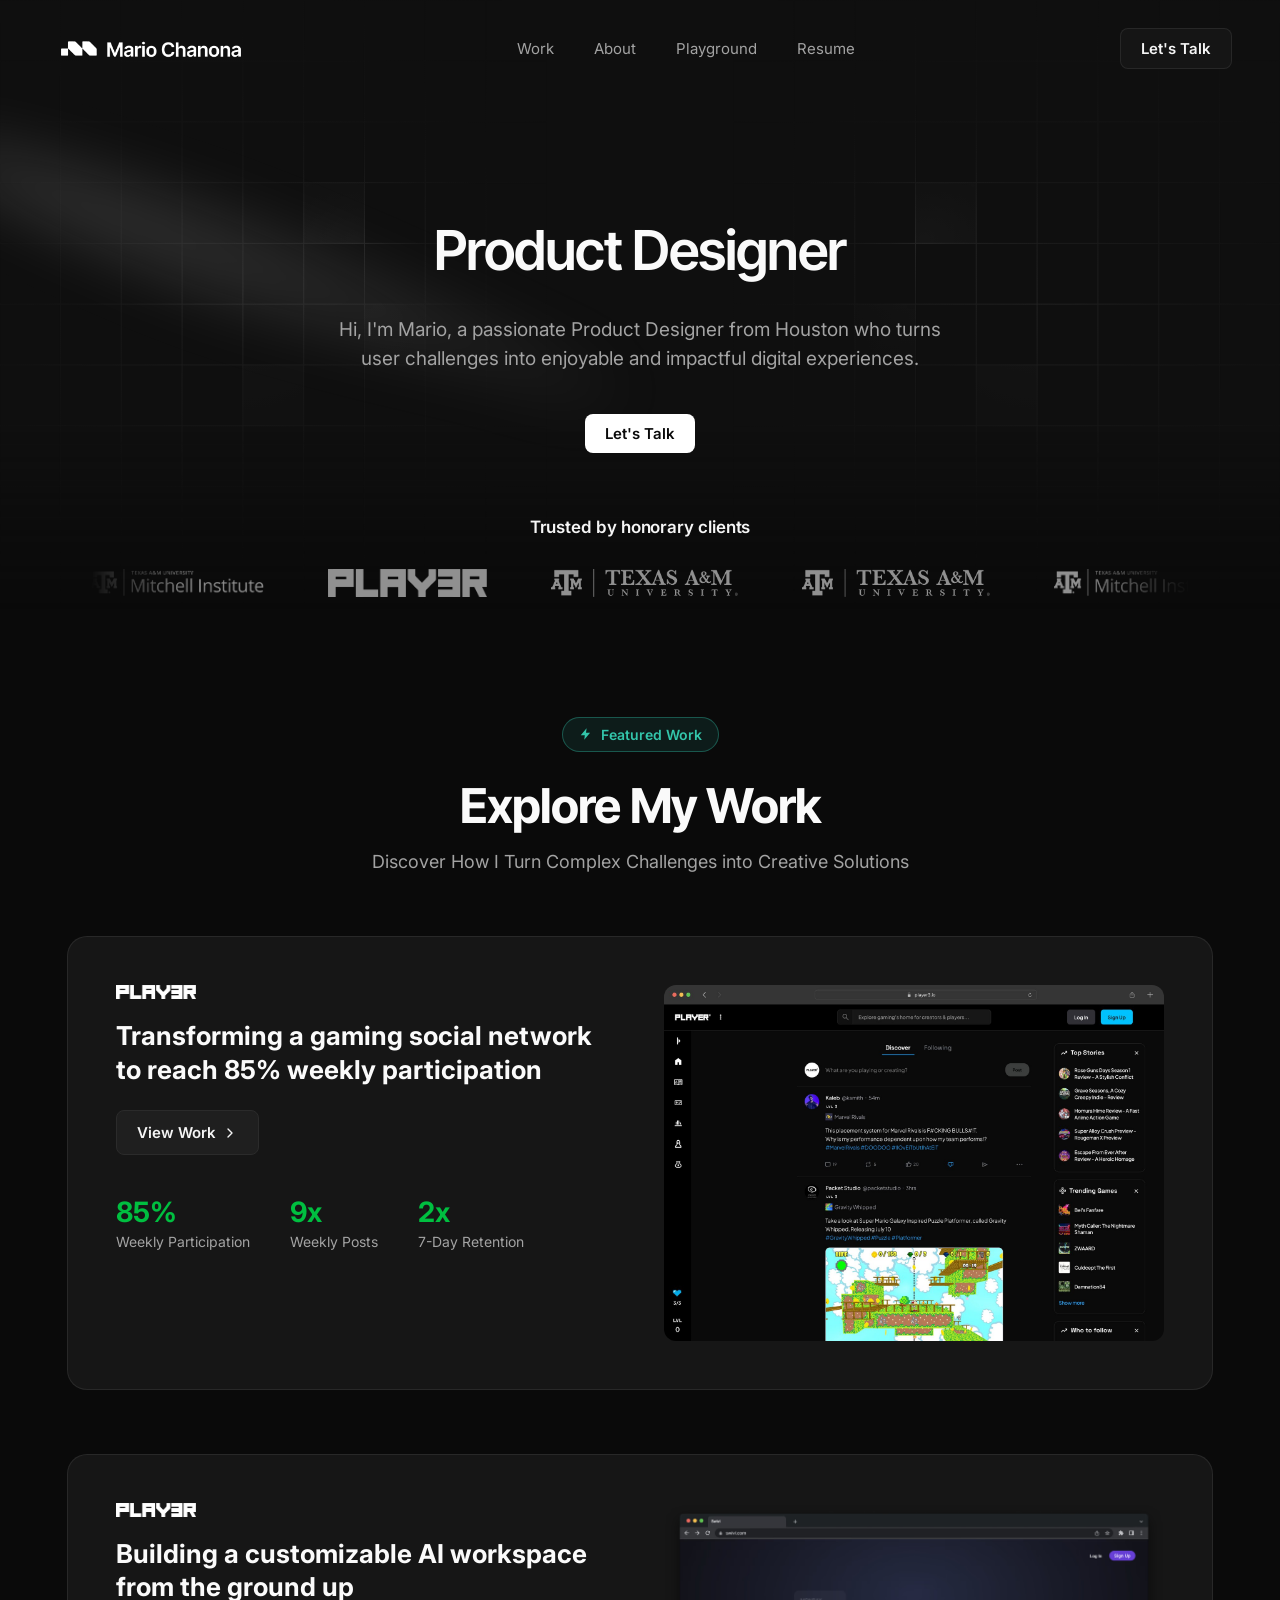
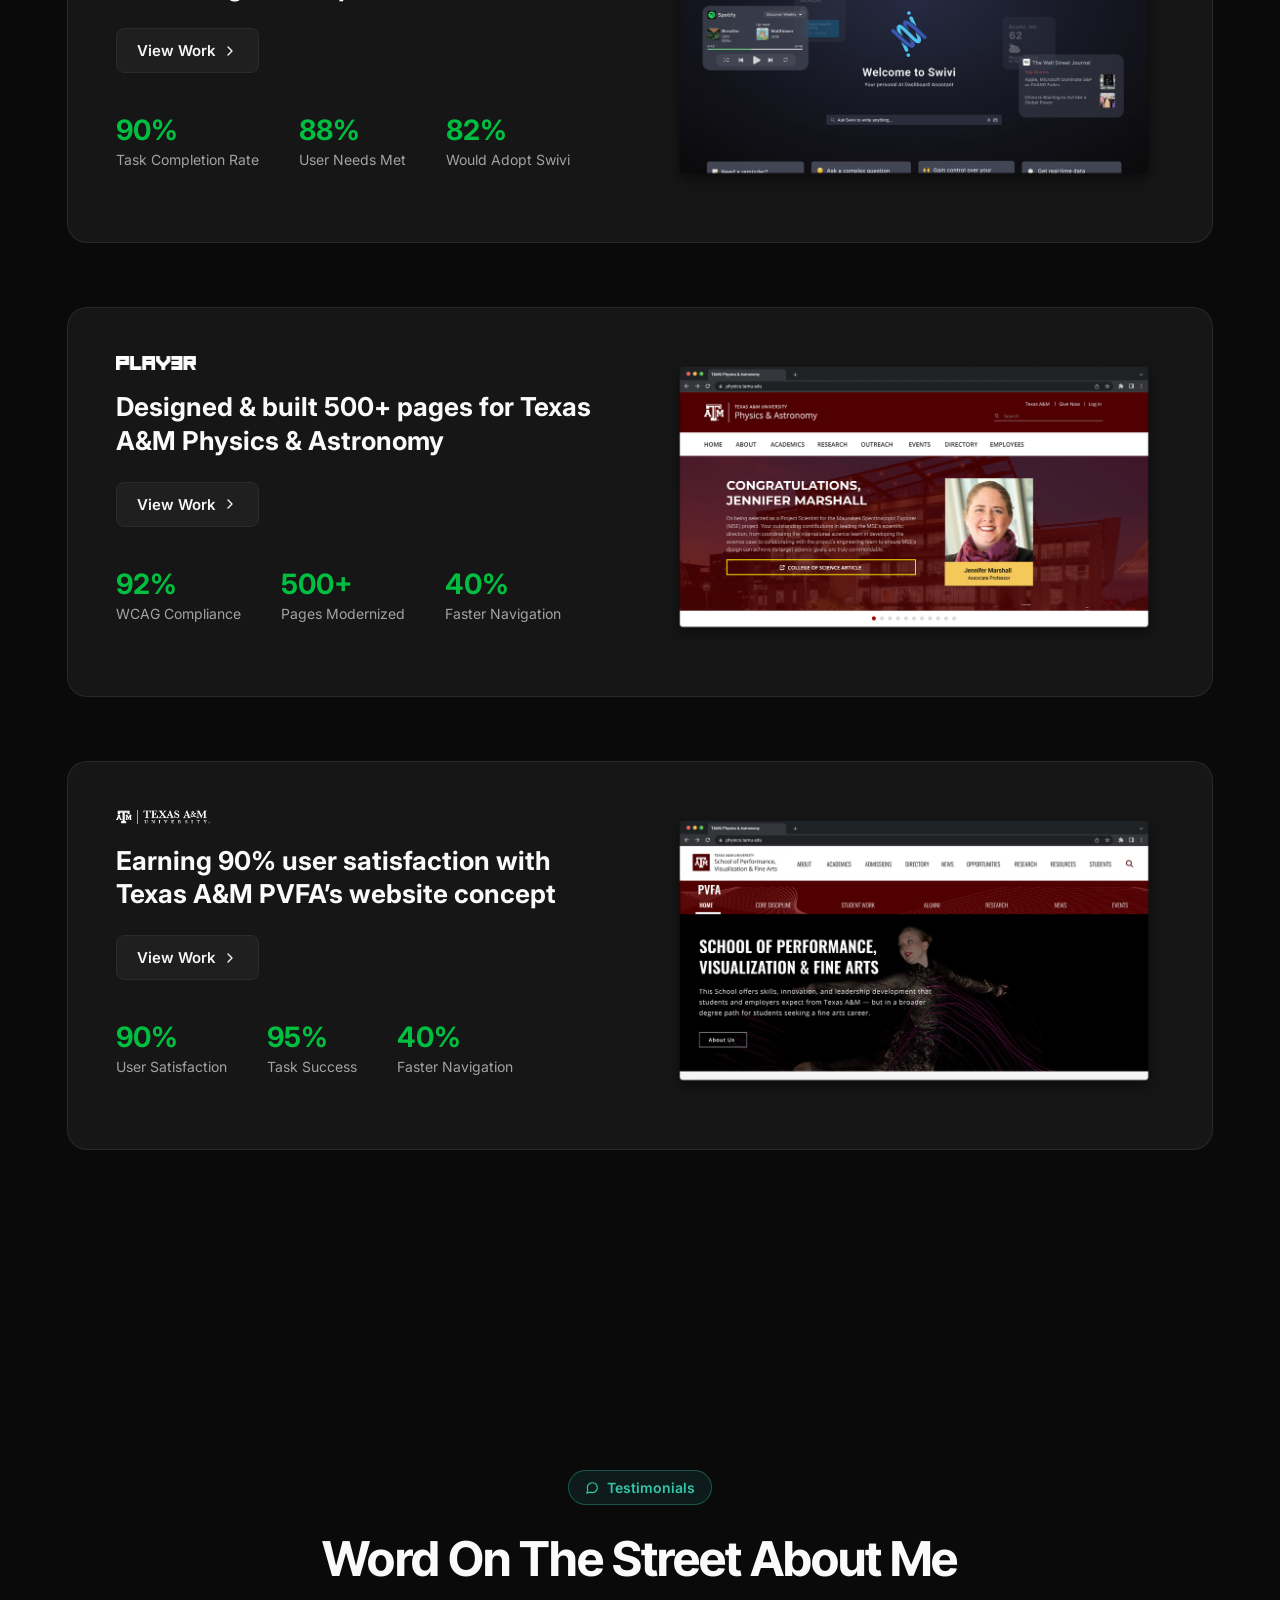
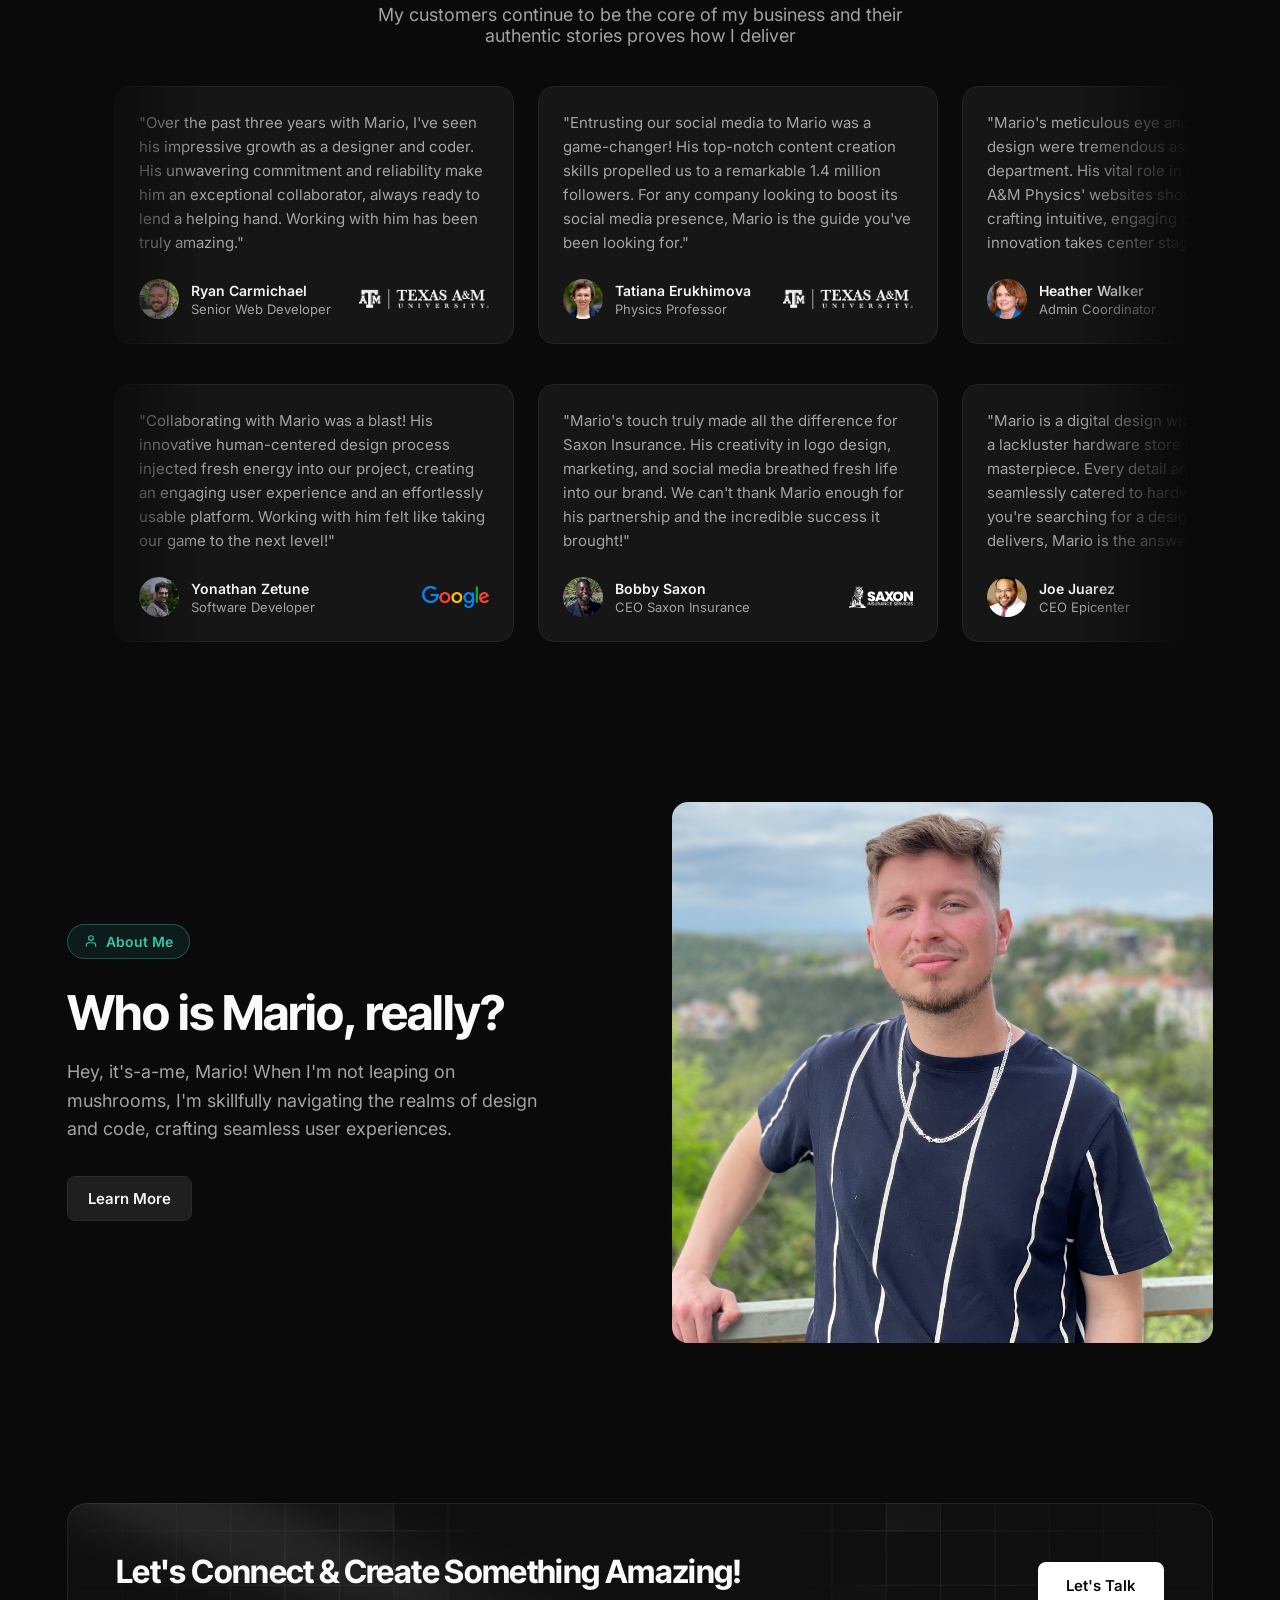
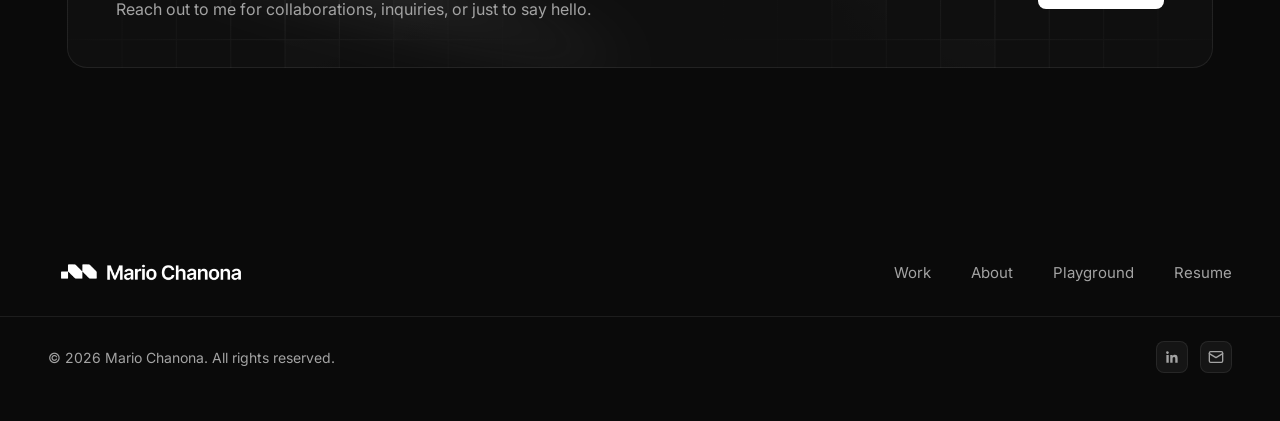
==== commit 7e8344cd: "Case Study Updates" ====
--- a/index.html
+++ b/index.html
@@ -139,7 +139,7 @@
         <div class="work__card-content">
           <img src="images/Player3.png" alt="Player" class="work__project-logo" />
           <h3 class="work__project-title">
-            Redesigning a gaming social network with 40% weekly user participation
+            Transforming a gaming social network to reach 85% weekly participation
           </h3>
           <a href="#" class="work__cta">
             View Work
@@ -150,7 +150,7 @@
           </a>
           <div class="work__stats">
             <div class="work__stat">
-              <span class="work__stat-number">40%</span>
+              <span class="work__stat-number">85%</span>
               <span class="work__stat-label">Weekly Participation</span>
             </div>
             <div class="work__stat">
@@ -174,7 +174,7 @@
         <div class="work__card-content">
           <img src="images/Player3.png" alt="Player" class="work__project-logo" />
           <h3 class="work__project-title">
-            Redesigning a gaming social network with 40% weekly user participation
+            Building a customizable AI workspace from the ground up
           </h3>
           <a href="#" class="work__cta">
             View Work
@@ -185,16 +185,16 @@
           </a>
           <div class="work__stats">
             <div class="work__stat">
-              <span class="work__stat-number">40%</span>
-              <span class="work__stat-label">Weekly Participation</span>
-            </div>
-            <div class="work__stat">
-              <span class="work__stat-number">9x</span>
-              <span class="work__stat-label">Weekly Posts</span>
-            </div>
-            <div class="work__stat">
-              <span class="work__stat-number">2x</span>
-              <span class="work__stat-label">7-Day Retention</span>
+              <span class="work__stat-number">90%</span>
+              <span class="work__stat-label">Task Completion Rate</span>
+            </div>
+            <div class="work__stat">
+              <span class="work__stat-number">88%</span>
+              <span class="work__stat-label">User Needs Met</span>
+            </div>
+            <div class="work__stat">
+              <span class="work__stat-number">82%</span>
+              <span class="work__stat-label">Would Adopt Swivi</span>
             </div>
           </div>
         </div>
@@ -209,7 +209,7 @@
         <div class="work__card-content">
           <img src="images/Player3.png" alt="Player" class="work__project-logo" />
           <h3 class="work__project-title">
-            Redesigning a gaming social network with 40% weekly user participation
+           Designed & built 500+ pages for Texas A&M Physics & Astronomy 
           </h3>
           <a href="#" class="work__cta">
             View Work
@@ -220,16 +220,16 @@
           </a>
           <div class="work__stats">
             <div class="work__stat">
+              <span class="work__stat-number">92%</span>
+              <span class="work__stat-label">WCAG Compliance</span>
+            </div>
+            <div class="work__stat">
+              <span class="work__stat-number">500+</span>
+              <span class="work__stat-label">Pages Modernized</span>
+            </div>
+            <div class="work__stat">
               <span class="work__stat-number">40%</span>
-              <span class="work__stat-label">Weekly Participation</span>
-            </div>
-            <div class="work__stat">
-              <span class="work__stat-number">9x</span>
-              <span class="work__stat-label">Weekly Posts</span>
-            </div>
-            <div class="work__stat">
-              <span class="work__stat-number">2x</span>
-              <span class="work__stat-label">7-Day Retention</span>
+              <span class="work__stat-label">Faster Navigation</span>
             </div>
           </div>
         </div>
@@ -244,7 +244,7 @@
         <div class="work__card-content">
           <img src="images/TX_Logo.png" alt="Player" class="work__project-logo" />
           <h3 class="work__project-title">
-            Redesigning a gaming social network with 40% weekly user participation
+            Earning 90% user satisfaction with Texas A&M PVFA’s website concept
           </h3>
           <a href="#" class="work__cta">
             View Work
@@ -255,16 +255,16 @@
           </a>
           <div class="work__stats">
             <div class="work__stat">
+              <span class="work__stat-number">90%</span>
+              <span class="work__stat-label">User Satisfaction</span>
+            </div>
+            <div class="work__stat">
+              <span class="work__stat-number">95%</span>
+              <span class="work__stat-label">Task Success</span>
+            </div>
+            <div class="work__stat">
               <span class="work__stat-number">40%</span>
-              <span class="work__stat-label">Weekly Participation</span>
-            </div>
-            <div class="work__stat">
-              <span class="work__stat-number">9x</span>
-              <span class="work__stat-label">Weekly Posts</span>
-            </div>
-            <div class="work__stat">
-              <span class="work__stat-number">2x</span>
-              <span class="work__stat-label">7-Day Retention</span>
+              <span class="work__stat-label">Faster Navigation</span>
             </div>
           </div>
         </div>
--- a/styles.css
+++ b/styles.css
@@ -432,6 +432,11 @@
 @media (max-width: 860px) {
   .work__card {
     grid-template-columns: 1fr;
+    position: sticky;
+  }
+
+  .work__card + .work__card {
+    margin-top: 400px;
   }
 }
 
@@ -696,6 +701,10 @@
   .about {
     grid-template-columns: 1fr;
   }
+
+  .about__content {
+    text-align: center;
+  }
 }
 
 /* ---------- CTA banner ---------- */
@@ -856,8 +865,24 @@
     padding-right: 24px;
   }
 
+  .footer__top {
+    flex-direction: column;
+    align-items: center;
+    gap: 24px;
+  }
+
   .footer__links {
-    display: none;
+    display: flex;
+    flex-wrap: wrap;
+    justify-content: center;
+    gap: 16px 32px;
+  }
+
+  .footer__bottom {
+    flex-direction: column;
+    align-items: center;
+    gap: 16px;
+    text-align: center;
   }
 }
 
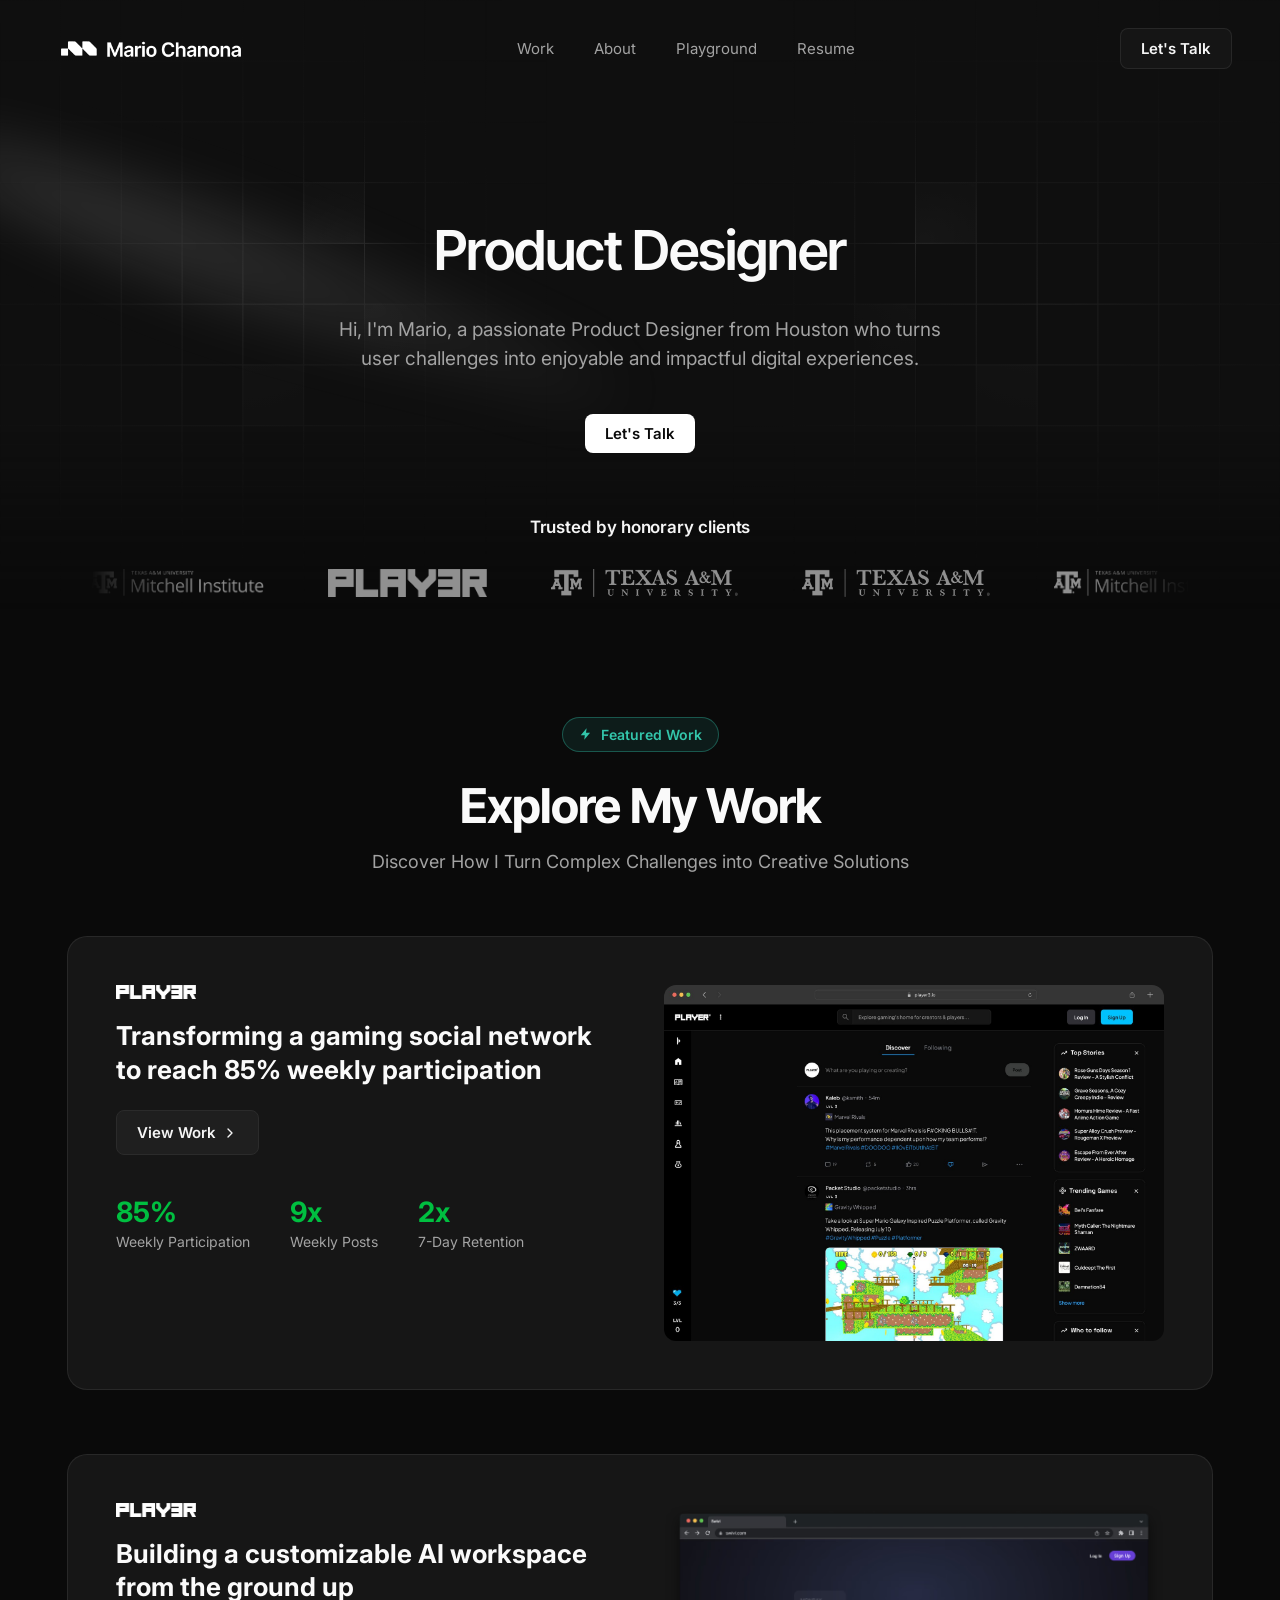
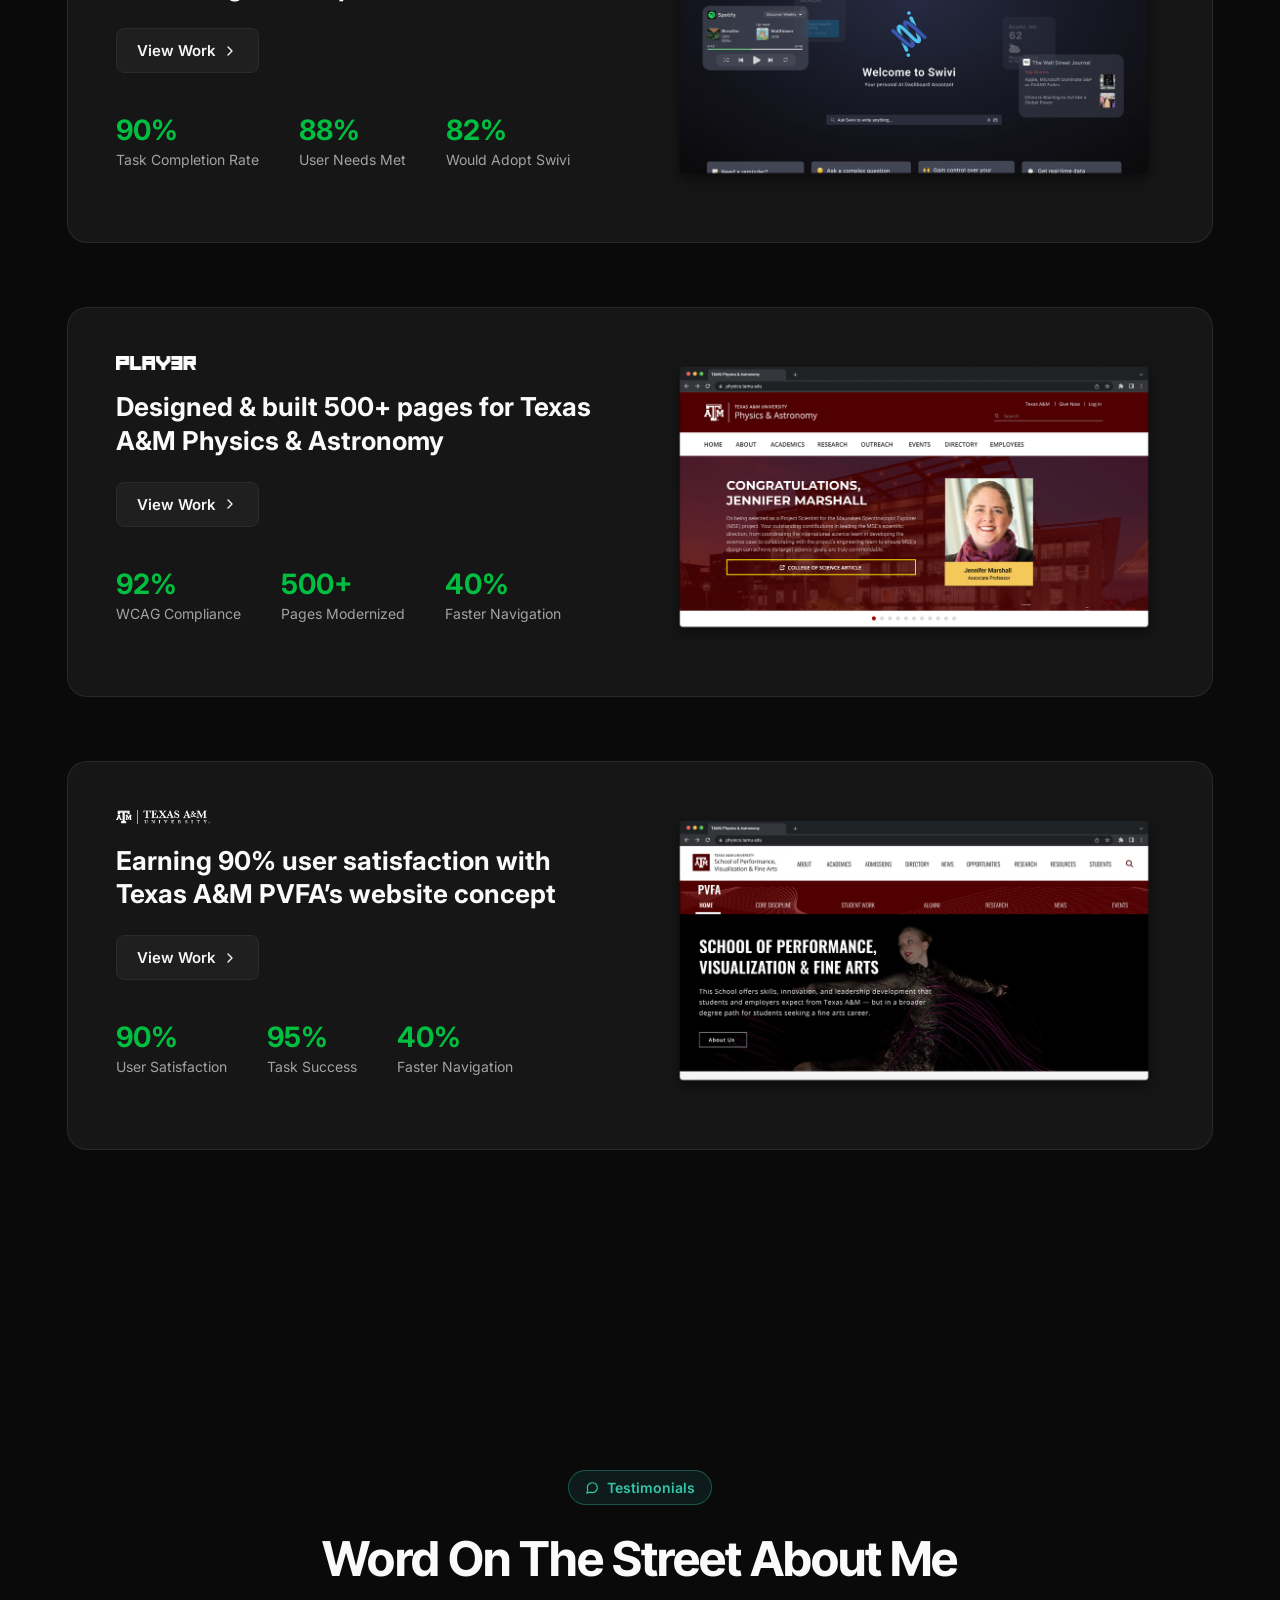
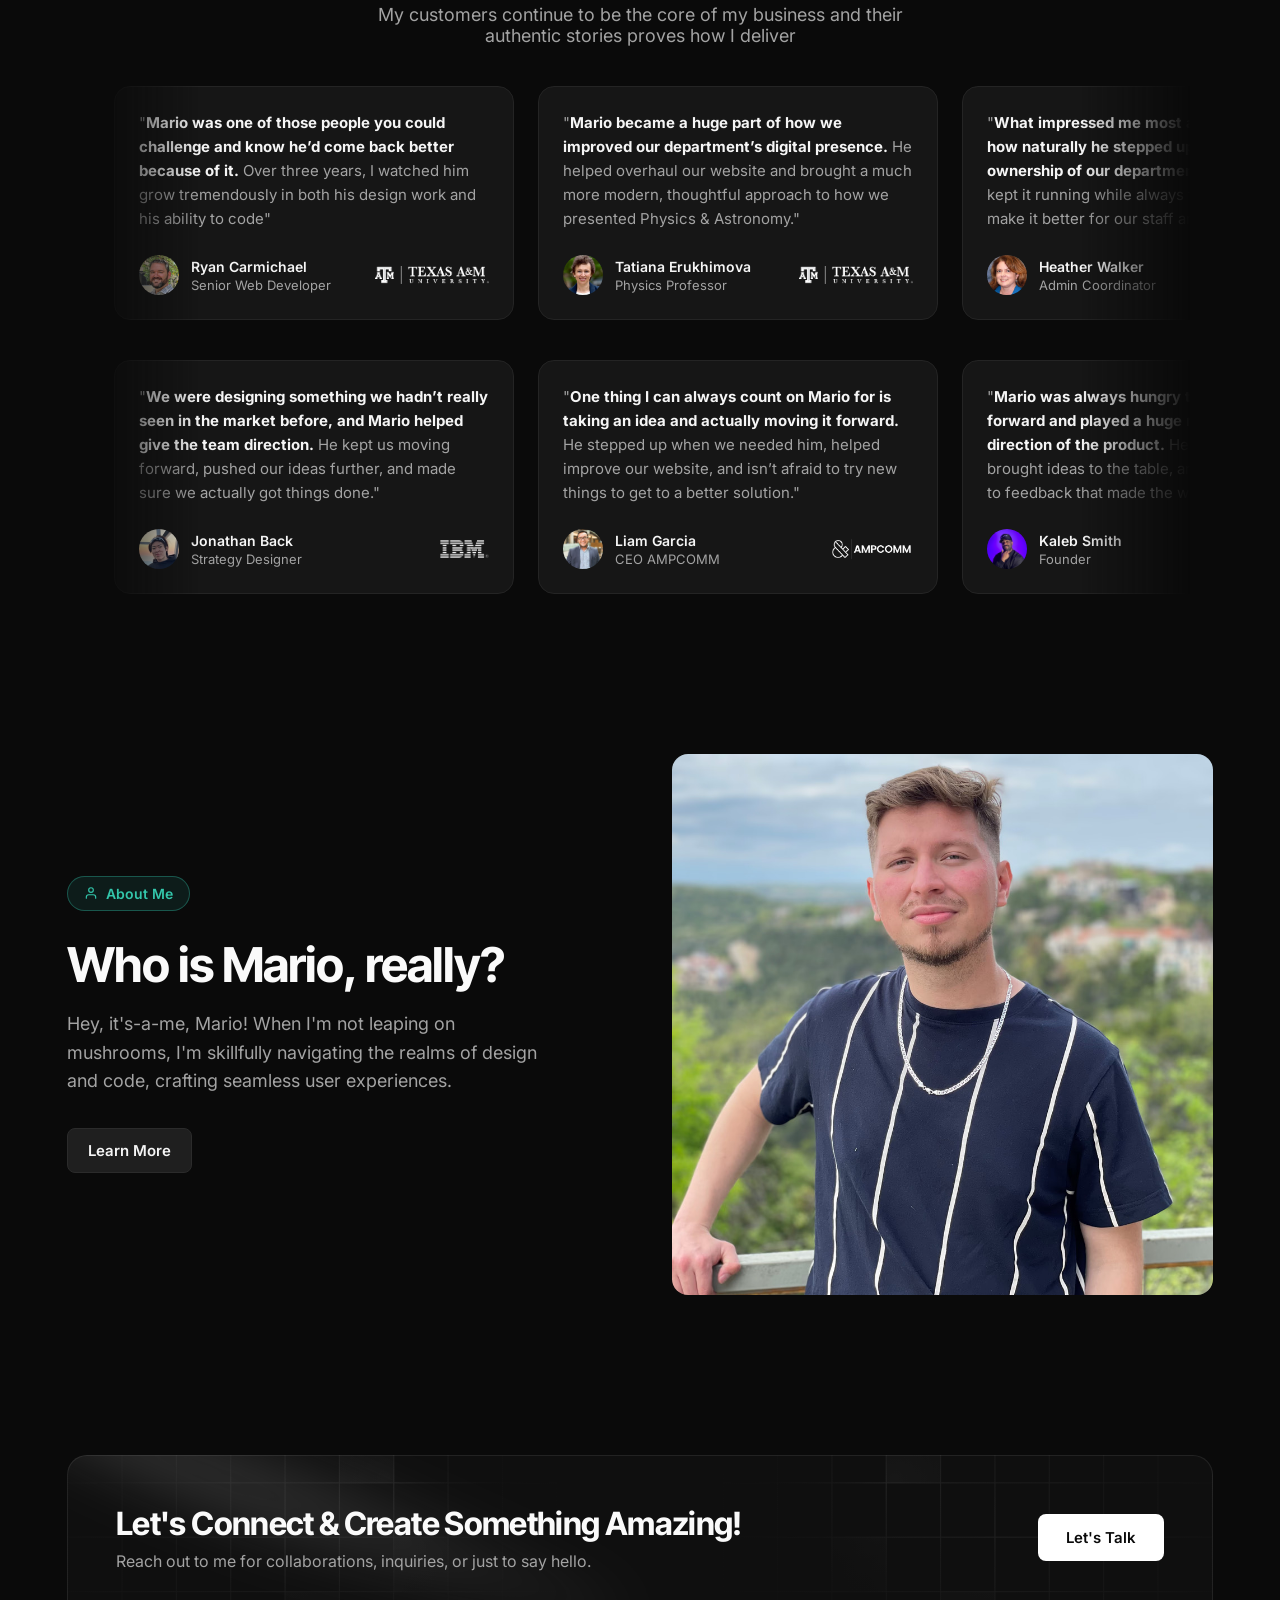
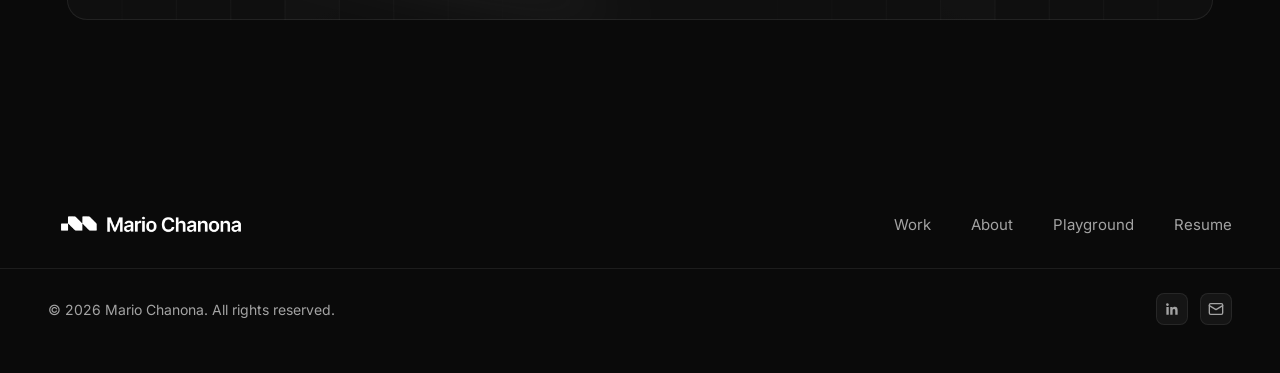
==== commit 3e962654: "Testimonal Changes" ====
--- a/index.html
+++ b/index.html
@@ -141,7 +141,7 @@
           <h3 class="work__project-title">
             Transforming a gaming social network to reach 85% weekly participation
           </h3>
-          <a href="#" class="work__cta">
+          <a href="player3.html" class="work__cta">
             View Work
             <svg width="16" height="16" viewBox="0 0 24 24" fill="none" stroke="currentColor" stroke-width="2"
               stroke-linecap="round" stroke-linejoin="round" aria-hidden="true">
@@ -294,9 +294,7 @@
         <div class="testimonials__track">
           <article class="testimonial-card">
             <p class="testimonial-card__quote">
-              "Over the past three years with Mario, I've seen his impressive growth as a designer and coder. His
-              unwavering commitment and reliability make him an exceptional collaborator, always ready to lend a
-              helping hand. Working with him has been truly amazing."
+              "<strong>Mario was one of those people you could challenge and know he’d come back better because of it.</strong> Over three years, I watched him grow tremendously in both his design work and his ability to code"
             </p>
             <div class="testimonial-card__footer">
               <div class="testimonial-card__person">
@@ -312,9 +310,7 @@
 
           <article class="testimonial-card">
             <p class="testimonial-card__quote">
-              "Entrusting our social media to Mario was a game-changer! His top-notch content creation skills
-              propelled us to a remarkable 1.4 million followers. For any company looking to boost its social media
-              presence, Mario is the guide you've been looking for."
+              "<strong>Mario became a huge part of how we improved our department’s digital presence.</strong> He helped overhaul our website and brought a much more modern, thoughtful approach to how we presented Physics & Astronomy."
             </p>
             <div class="testimonial-card__footer">
               <div class="testimonial-card__person">
@@ -330,9 +326,7 @@
 
           <article class="testimonial-card">
             <p class="testimonial-card__quote">
-              "Mario's meticulous eye and genuine passion for design were tremendous assets to our department. His
-              vital role in enhancing Texas A&amp;M Physics' websites showcased his talent for crafting intuitive,
-              engaging designs. With Mario, innovation takes center stage."
+              "<strong>What impressed me most about Mario was how naturally he stepped up and took ownership of our department’s website.</strong> He kept it running while always finding ways to make it better for our staff and students"
             </p>
             <div class="testimonial-card__footer">
               <div class="testimonial-card__person">
@@ -349,9 +343,7 @@
           <!-- duplicate copy, aria-hidden so screen readers don't announce it twice -->
           <article class="testimonial-card" aria-hidden="true">
             <p class="testimonial-card__quote">
-              "Over the past three years with Mario, I've seen his impressive growth as a designer and coder. His
-              unwavering commitment and reliability make him an exceptional collaborator, always ready to lend a
-              helping hand. Working with him has been truly amazing."
+              "<strong>Mario was one of those people you could challenge and know he’d come back better because of it.</strong> Over three years, I watched him grow tremendously in both his design work and his ability to code."
             </p>
             <div class="testimonial-card__footer">
               <div class="testimonial-card__person">
@@ -367,9 +359,7 @@
 
           <article class="testimonial-card" aria-hidden="true">
             <p class="testimonial-card__quote">
-              "Entrusting our social media to Mario was a game-changer! His top-notch content creation skills
-              propelled us to a remarkable 1.4 million followers. For any company looking to boost its social media
-              presence, Mario is the guide you've been looking for."
+              "<strong>Mario became a huge part of how we improved our department’s digital presence.</strong> He helped overhaul our website and brought a much more modern, thoughtful approach to how we presented Physics & Astronomy."
             </p>
             <div class="testimonial-card__footer">
               <div class="testimonial-card__person">
@@ -385,9 +375,7 @@
 
           <article class="testimonial-card" aria-hidden="true">
             <p class="testimonial-card__quote">
-              "Mario's meticulous eye and genuine passion for design were tremendous assets to our department. His
-              vital role in enhancing Texas A&amp;M Physics' websites showcased his talent for crafting intuitive,
-              engaging designs. With Mario, innovation takes center stage."
+              "<strong>What impressed me most about Mario was how naturally he stepped up and took ownership of our department’s website.</strong> He kept it running while always finding ways to make it better for our staff and students"
             </p>
             <div class="testimonial-card__footer">
               <div class="testimonial-card__person">
@@ -408,110 +396,98 @@
         <div class="testimonials__track">
           <article class="testimonial-card">
             <p class="testimonial-card__quote">
-              "Collaborating with Mario was a blast! His innovative human-centered design process injected fresh
-              energy into our project, creating an engaging user experience and an effortlessly usable platform.
-              Working with him felt like taking our game to the next level!"
-            </p>
-            <div class="testimonial-card__footer">
-              <div class="testimonial-card__person">
-                <img src="images/Yoni.jpg" alt="" class="testimonial-card__avatar" />
-                <div>
-                  <div class="testimonial-card__name">Yonathan Zetune</div>
-                  <div class="testimonial-card__role">Software Developer</div>
-                </div>
-              </div>
-              <img src="images/google-logo2.png" alt="Google" class="testimonial-card__brand" />
+              "<strong>We were designing something we hadn’t really seen in the market before, and Mario helped give the team direction.</strong> He kept us moving forward, pushed our ideas further, and made sure we actually got things done."
+            </p>
+            <div class="testimonial-card__footer">
+              <div class="testimonial-card__person">
+                <img src="images/Jonathan.jpg" alt="" class="testimonial-card__avatar" />
+                <div>
+                  <div class="testimonial-card__name">Jonathan Back</div>
+                  <div class="testimonial-card__role">Strategy Designer</div>
+                </div>
+              </div>
+              <img src="images/ibm_logo.png" alt="IBM Logo" class="testimonial-card__brand testimonial-card__brand--ibm" />
             </div>
           </article>
 
           <article class="testimonial-card">
             <p class="testimonial-card__quote">
-              "Mario's touch truly made all the difference for Saxon Insurance. His creativity in logo design,
-              marketing, and social media breathed fresh life into our brand. We can't thank Mario enough for his
-              partnership and the incredible success it brought!"
-            </p>
-            <div class="testimonial-card__footer">
-              <div class="testimonial-card__person">
-                <img src="images/Bobby.jpg" alt="" class="testimonial-card__avatar" />
-                <div>
-                  <div class="testimonial-card__name">Bobby Saxon</div>
-                  <div class="testimonial-card__role">CEO Saxon Insurance</div>
-                </div>
-              </div>
-              <img src="images/Saxon_logo.svg" alt="Saxon" class="testimonial-card__brand" />
+              "<strong>One thing I can always count on Mario for is taking an idea and actually moving it forward.</strong> He stepped up when we needed him, helped improve our website, and isn’t afraid to try new things to get to a better solution."
+            </p>
+            <div class="testimonial-card__footer">
+              <div class="testimonial-card__person">
+                <img src="images/Liam.jpg" alt="" class="testimonial-card__avatar" />
+                <div>
+                  <div class="testimonial-card__name">Liam Garcia</div>
+                  <div class="testimonial-card__role">CEO AMPCOMM</div>
+                </div>
+              </div>
+              <img src="images/Ampcomm_Logo.png" alt="Saxon" class="testimonial-card__brand" />
             </div>
           </article>
 
           <article class="testimonial-card">
             <p class="testimonial-card__quote">
-              "Mario is a digital design wizard! He transformed a lackluster hardware store into an online
-              masterpiece. Every detail and interaction seamlessly catered to hardware companies. If you're
-              searching for a designer who listens and delivers, Mario is the answer."
-            </p>
-            <div class="testimonial-card__footer">
-              <div class="testimonial-card__person">
-                <img src="images/Joe.jpg" alt="" class="testimonial-card__avatar" />
-                <div>
-                  <div class="testimonial-card__name">Joe Juarez</div>
-                  <div class="testimonial-card__role">CEO Epicenter</div>
-                </div>
-              </div>
-              <img src="images/epicenter.png" alt="Epicenter" class="testimonial-card__brand" />
+              "<strong>Mario was always hungry to push Player3 forward and played a huge role in shaping the direction of the product.</strong> He took initiative, brought ideas to the table, and was always open to feedback that made the work better."
+            </p>
+            <div class="testimonial-card__footer">
+              <div class="testimonial-card__person">
+                <img src="images/Kaleb.jpg" alt="" class="testimonial-card__avatar" />
+                <div>
+                  <div class="testimonial-card__name">Kaleb Smith</div>
+                  <div class="testimonial-card__role">Founder</div>
+                </div>
+              </div>
+              <img src="images/Player3.png" alt="Player 3 Logo" class="testimonial-card__brand testimonial-card__brand--player3" />
             </div>
           </article>
 
           <!-- duplicate copy, aria-hidden so screen readers don't announce it twice -->
           <article class="testimonial-card" aria-hidden="true">
             <p class="testimonial-card__quote">
-              "Collaborating with Mario was a blast! His innovative human-centered design process injected fresh
-              energy into our project, creating an engaging user experience and an effortlessly usable platform.
-              Working with him felt like taking our game to the next level!"
-            </p>
-            <div class="testimonial-card__footer">
-              <div class="testimonial-card__person">
-                <img src="images/Yoni.jpg" alt="" class="testimonial-card__avatar" />
-                <div>
-                  <div class="testimonial-card__name">Yonathan Zetune</div>
-                  <div class="testimonial-card__role">Software Developer</div>
-                </div>
-              </div>
-              <img src="images/google-logo2.png" alt="" class="testimonial-card__brand" />
+              "<strong>We were designing something we hadn’t really seen in the market before, and Mario helped give the team direction.</strong> He kept us moving forward, pushed our ideas further, and made sure we actually got things done."
+            </p>
+            <div class="testimonial-card__footer">
+              <div class="testimonial-card__person">
+                <img src="images/Jonathan.jpg" alt="" class="testimonial-card__avatar" />
+                <div>
+                  <div class="testimonial-card__name">Jonathan Back</div>
+                  <div class="testimonial-card__role">Strategy Designer</div>
+                </div>
+              </div>
+              <img src="images/ibm_logo.png" alt="" class="testimonial-card__brand testimonial-card__brand--ibm" />
             </div>
           </article>
 
           <article class="testimonial-card" aria-hidden="true">
             <p class="testimonial-card__quote">
-              "Mario's touch truly made all the difference for Saxon Insurance. His creativity in logo design,
-              marketing, and social media breathed fresh life into our brand. We can't thank Mario enough for his
-              partnership and the incredible success it brought!"
-            </p>
-            <div class="testimonial-card__footer">
-              <div class="testimonial-card__person">
-                <img src="images/Bobby.jpg" alt="" class="testimonial-card__avatar" />
-                <div>
-                  <div class="testimonial-card__name">Bobby Saxon</div>
-                  <div class="testimonial-card__role">CEO Saxon Insurance</div>
-                </div>
-              </div>
-              <img src="images/Saxon_logo.svg" alt="" class="testimonial-card__brand" />
+              "<strong>One thing I can always count on Mario for is taking an idea and actually moving it forward.</strong> He stepped up when we needed him, helped improve our website, and isn’t afraid to try new things to get to a better solution."
+            </p>
+            <div class="testimonial-card__footer">
+              <div class="testimonial-card__person">
+                <img src="images/Liam.jpg" alt="" class="testimonial-card__avatar" />
+                <div>
+                  <div class="testimonial-card__name">Liam Garcia</div>
+                  <div class="testimonial-card__role">CEO AMPCOMM</div>
+                </div>
+              </div>
+              <img src="images/Ampcomm_Logo.png" alt="" class="testimonial-card__brand" />
             </div>
           </article>
 
           <article class="testimonial-card" aria-hidden="true">
             <p class="testimonial-card__quote">
-              "Mario is a digital design wizard! He transformed a lackluster hardware store into an online
-              masterpiece. Every detail and interaction seamlessly catered to hardware companies. If you're
-              searching for a designer who listens and delivers, Mario is the answer."
-            </p>
-            <div class="testimonial-card__footer">
-              <div class="testimonial-card__person">
-                <img src="images/Joe.jpg" alt="" class="testimonial-card__avatar" />
-                <div>
-                  <div class="testimonial-card__name">Joe Juarez</div>
-                  <div class="testimonial-card__role">CEO Epicenter</div>
-                </div>
-              </div>
-              <img src="images/epicenter.png" alt="" class="testimonial-card__brand" />
+              "<strong>Mario was always hungry to push Player3 forward and played a huge role in shaping the direction of the product.</strong> He took initiative, brought ideas to the table, and was always open to feedback that made the work better."
+            </p>
+            <div class="testimonial-card__footer">
+              <div class="testimonial-card__person">
+                <img src="images/Kaleb.jpg" alt="" class="testimonial-card__avatar" />
+                <div>
+                  <div class="testimonial-card__name">Kaleb Smith</div>
+                  <div class="testimonial-card__role">Founder</div>
+                </div>
+              </div>
+              <img src="images/Player3.png" alt="Player 3 Logo" class="testimonial-card__brand testimonial-card__brand--player3" />
             </div>
           </article>
         </div>
--- a/styles.css
+++ b/styles.css
@@ -564,6 +564,11 @@
   color: var(--text-secondary);
 }
 
+.testimonial-card__quote strong {
+  color: var(--text-primary);
+  font-weight: 700;
+}
+
 .testimonial-card__footer {
   display: flex;
   align-items: center;
@@ -610,10 +615,18 @@
 
 .testimonial-card__brand {
   flex-shrink: 0;
-  max-width: 130px;
+  max-width: 114px;
   height: 22px;
   width: auto;
   object-fit: contain;
+}
+
+.testimonial-card__brand--player3 {
+  height: 17px;
+}
+
+.testimonial-card__brand--ibm {
+  height: 18px;
 }
 
 @media (max-width: 640px) {
@@ -1000,4 +1013,540 @@
   .navbar__toggle {
     display: inline-flex;
   }
+}
+
+/* ---------- Case study hero ---------- */
+
+.case-hero {
+  position: relative;
+  z-index: 1;
+  padding: 64px 24px 0;
+  text-align: center;
+}
+
+.case-hero__eyebrow {
+  display: inline-flex;
+  align-items: center;
+  gap: 8px;
+  font-size: 16px;
+  font-weight: 500;
+  color: var(--text-secondary);
+}
+
+.case-hero__icon {
+  display: block;
+  width: 24px;
+  height: 24px;
+  border-radius: 6px;
+  object-fit: cover;
+}
+
+.case-hero__title {
+  margin: 16px auto 0;
+  max-width: 900px;
+  font-family: 'Inter Tight', 'Inter', sans-serif;
+  font-weight: 700;
+  letter-spacing: -0.02em;
+  line-height: 1.2;
+  font-size: clamp(28px, 4vw, 44px);
+  color: #fafafa;
+}
+
+.case-hero__preview {
+  max-width: 1194px;
+  margin: 48px auto 0;
+  border-radius: 16px;
+  overflow: hidden;
+  border: 1px solid var(--border);
+  background: #0f0f0f;
+}
+
+.case-hero__preview img {
+  display: block;
+  width: 100%;
+  height: auto;
+}
+
+@media (max-width: 640px) {
+  .case-hero {
+    padding: 48px 20px 0;
+  }
+}
+
+/* ---------- Case study: Executive Summary ---------- */
+
+.case-summary {
+  position: relative;
+  z-index: 1;
+  max-width: 1194px;
+  margin: 0 auto;
+  padding: 120px 24px 0;
+}
+
+.case-summary__heading {
+  font-family: 'Inter Tight', 'Inter', sans-serif;
+  font-weight: 700;
+  letter-spacing: -0.02em;
+  font-size: clamp(28px, 4vw, 36px);
+  color: #fafafa;
+}
+
+.case-summary__divider {
+  margin: 24px 0 0;
+  border: none;
+  border-top: 1px solid var(--border);
+}
+
+.case-summary__grid {
+  margin-top: 40px;
+  display: grid;
+  grid-template-columns: 1fr 300px;
+  gap: 80px;
+}
+
+.case-summary__text p {
+  font-size: 18px;
+  line-height: 1.7;
+  color: var(--text-secondary);
+}
+
+.case-summary__cta {
+  display: inline-flex;
+  align-items: center;
+  gap: 8px;
+  margin-top: 24px;
+  padding: 12px 20px;
+  border: 2px solid transparent;
+  border-radius: 8px;
+  background:
+    linear-gradient(90deg, #008e8b 0%, #00514f 100%) padding-box,
+    linear-gradient(90deg, #00514f 0%, #008e8b 100%) border-box;
+  color: #ffffff;
+  font-size: 15px;
+  font-weight: 600;
+  transition: opacity 0.15s ease;
+}
+
+.case-summary__cta:hover {
+  opacity: 0.9;
+}
+
+.case-summary__meta {
+  display: flex;
+  flex-direction: column;
+}
+
+.case-summary__meta-item {
+  padding: 16px 0;
+  border-bottom: 1px solid var(--border);
+}
+
+.case-summary__meta-item:first-child {
+  padding-top: 0;
+}
+
+.case-summary__meta-label {
+  display: block;
+  font-size: 14px;
+  color: var(--text-secondary);
+}
+
+.case-summary__meta-value {
+  display: block;
+  margin-top: 4px;
+  font-size: 17px;
+  font-weight: 600;
+  color: #fafafa;
+}
+
+@media (max-width: 860px) {
+  .case-summary {
+    padding-top: 80px;
+  }
+
+  .case-summary__grid {
+    grid-template-columns: 1fr;
+    gap: 40px;
+  }
+}
+
+/* ---------- Case study: Impact ---------- */
+
+.case-impact {
+  position: relative;
+  z-index: 1;
+  max-width: 1194px;
+  margin: 0 auto;
+  padding: 120px 24px 160px;
+}
+
+.case-impact__heading {
+  font-family: 'Inter Tight', 'Inter', sans-serif;
+  font-weight: 700;
+  letter-spacing: -0.02em;
+  font-size: clamp(28px, 4vw, 36px);
+  color: #fafafa;
+}
+
+.case-impact__divider {
+  margin: 24px 0 0;
+  border: none;
+  border-top: 1px solid var(--border);
+}
+
+.case-impact__grid {
+  margin-top: 40px;
+  display: grid;
+  grid-template-columns: 1fr 1fr;
+  gap: 24px;
+}
+
+.impact-card {
+  background: #141414;
+  border: 1px solid #2c2c2c;
+  border-radius: 16px;
+  padding: 32px;
+}
+
+.impact-card__label {
+  display: flex;
+  align-items: center;
+  gap: 8px;
+  font-size: 15px;
+  font-weight: 500;
+  color: #ffffff;
+}
+
+.impact-card__stat {
+  margin-top: 16px;
+  font-size: 24px;
+  font-weight: 700;
+  color: #fbfbfb;
+}
+
+.impact-card__icon {
+  display: block;
+  width: 20px;
+  height: 20px;
+  flex-shrink: 0;
+}
+
+.impact-card__description {
+  margin-top: 12px;
+  font-size: 18px;
+  line-height: 1.6;
+  color: #9b9ca1;
+}
+
+@media (max-width: 860px) {
+  .case-impact {
+    padding: 80px 24px 120px;
+  }
+
+  .case-impact__grid {
+    grid-template-columns: 1fr;
+  }
+}
+
+/* ---------- Case study Context Section ---------- */
+
+.case-context {
+  position: relative;
+  z-index: 1;
+  max-width: 1194px;
+  margin: 0 auto;
+  padding: 0 24px 120px;
+}
+
+.case-section__label {
+  display: block;
+  font-size: 13px;
+  font-weight: 600;
+  letter-spacing: 0.08em;
+  text-transform: uppercase;
+  color: var(--text-muted);
+}
+
+.case-section__divider {
+  margin: 16px 0 0;
+  border: none;
+  border-top: 1px solid var(--border);
+}
+
+.case-section__heading {
+  margin-top: 24px;
+  font-family: 'Inter Tight', 'Inter', sans-serif;
+  font-weight: 700;
+  letter-spacing: -0.02em;
+  font-size: clamp(28px, 4vw, 36px);
+  color: #fafafa;
+}
+
+.case-section__body {
+  margin-top: 24px;
+}
+
+.case-section__body > * + * {
+  margin-top: 20px;
+}
+
+.case-section__lead {
+  font-size: 18px;
+  line-height: 1.6;
+  color: #fbfbfb;
+}
+
+.case-section__quote {
+  font-size: 19px;
+  font-style: italic;
+  font-weight: 700;
+  line-height: 1.5;
+  color: #fbfbfb;
+}
+
+.case-section__text {
+  font-size: 20px;
+  line-height: 1.7;
+  color: #C9C9C9;
+}
+
+@media (max-width: 640px) {
+  .case-context {
+    padding-bottom: 80px;
+  }
+}
+
+/* ---------- Case study: Problem ---------- */
+
+.case-problem {
+  position: relative;
+  z-index: 1;
+  max-width: 1194px;
+  margin: 0 auto;
+  padding: 0 24px 120px;
+}
+
+.case-problem__chart {
+  margin-top: 40px;
+  background: #141414;
+  border: 1px solid #2c2c2c;
+  border-radius: 16px;
+  padding: 56px 48px;
+}
+
+.case-problem__chart img {
+  display: block;
+  width: 100%;
+  max-width: 900px;
+  margin: 0 auto;
+  height: auto;
+}
+
+@media (max-width: 640px) {
+  .case-problem {
+    padding-bottom: 80px;
+  }
+
+  .case-problem__chart {
+    padding: 20px;
+  }
+}
+
+/* ---------- Case study: Solution ---------- */
+
+.case-solution {
+  position: relative;
+  z-index: 1;
+  max-width: 1194px;
+  margin: 0 auto;
+  padding: 0 24px 120px;
+}
+
+.case-solution__grid {
+  margin-top: 40px;
+  display: grid;
+  grid-template-columns: 1fr 1fr;
+  gap: 24px;
+}
+
+.solution-card {
+  display: flex;
+  flex-direction: column;
+  background: #171717;
+  border: 1px solid #2e2f2f;
+  border-radius: 20px;
+  padding: 32px;
+}
+
+.solution-card__title {
+  font-size: 22px;
+  font-weight: 600;
+  color: #fbfbfb;
+}
+
+.solution-card__description {
+  margin-top: 12px;
+  font-size: 18px;
+  line-height: 1.6;
+  color: #9b9ca1;
+}
+
+.solution-card__media {
+  margin-top: 24px;
+  border-radius: 12px;
+  overflow: hidden;
+}
+
+.solution-card__media img {
+  display: block;
+  width: 100%;
+  height: auto;
+}
+
+.solution-card__media--games {
+  border-radius: 0;
+  overflow: visible;
+}
+
+.solution-card__media--stacked {
+  position: relative;
+  margin-top: 28px;
+  height: 320px;
+  overflow: visible;
+}
+
+.solution-card__media--stacked .post-svg {
+  position: absolute;
+  width: 80%;
+  height: auto;
+}
+
+.solution-card__media--stacked .post-svg--back {
+  top: 8px;
+  left: 0;
+  transform: rotate(-4deg);
+}
+
+.solution-card__media--stacked .post-svg--front {
+  top: 132px;
+  left: 18%;
+  transform: rotate(3deg);
+}
+
+@media (max-width: 640px) {
+  .solution-card__media--stacked {
+    min-height: 240px;
+  }
+}
+
+@media (max-width: 860px) {
+  .case-solution__grid {
+    grid-template-columns: 1fr;
+  }
+}
+
+@media (max-width: 640px) {
+  .case-solution {
+    padding-bottom: 80px;
+  }
+}
+
+/* ---------- Case study: Research ---------- */
+
+.case-research {
+  position: relative;
+  z-index: 1;
+  max-width: 1194px;
+  margin: 0 auto;
+  padding: 0 24px 120px;
+}
+
+.research-grid {
+  margin-top: 40px;
+  display: grid;
+  grid-template-columns: 1fr 1fr;
+  gap: 24px;
+}
+
+.research-card {
+  display: flex;
+  flex-direction: column;
+  background: #171717;
+  border: 1px solid #2e2f2f;
+  border-radius: 20px;
+  padding: 32px;
+}
+
+.research-card__header {
+  display: flex;
+  align-items: center;
+  gap: 12px;
+}
+
+.research-card__icon {
+  display: block;
+  flex-shrink: 0;
+  width: 32px;
+  height: 32px;
+  border-radius: 8px;
+  object-fit: cover;
+}
+
+.research-card__name {
+  font-size: 24px;
+  font-weight: 700;
+  color: #fbfbfb;
+}
+
+.research-card__list {
+  margin-top: 20px;
+  list-style: none;
+  display: flex;
+  flex-direction: column;
+  gap: 10px;
+}
+
+.research-card__item {
+  position: relative;
+  padding-left: 22px;
+  font-size: 18px;
+  line-height: 1.5;
+  color: #e5e5e5;
+}
+
+.research-card__item::before {
+  position: absolute;
+  left: 0;
+  font-weight: 700;
+  color: #9b9ca1;
+}
+
+.research-card__item--pro::before {
+  content: '+';
+}
+
+.research-card__item--con::before {
+  content: '\2212'; /* proper minus sign, not a hyphen */
+}
+
+.research-card__badge {
+  align-self: flex-start;
+  margin-top: 24px;
+  padding: 12px 20px;
+  border-radius: 999px;
+  font-size: 16px;
+  font-weight: 500;
+  color: #ffffff;
+}
+
+@media (max-width: 860px) {
+  .research-grid {
+    grid-template-columns: 1fr;
+  }
+}
+
+@media (max-width: 640px) {
+  .case-research {
+    padding-bottom: 80px;
+  }
 }
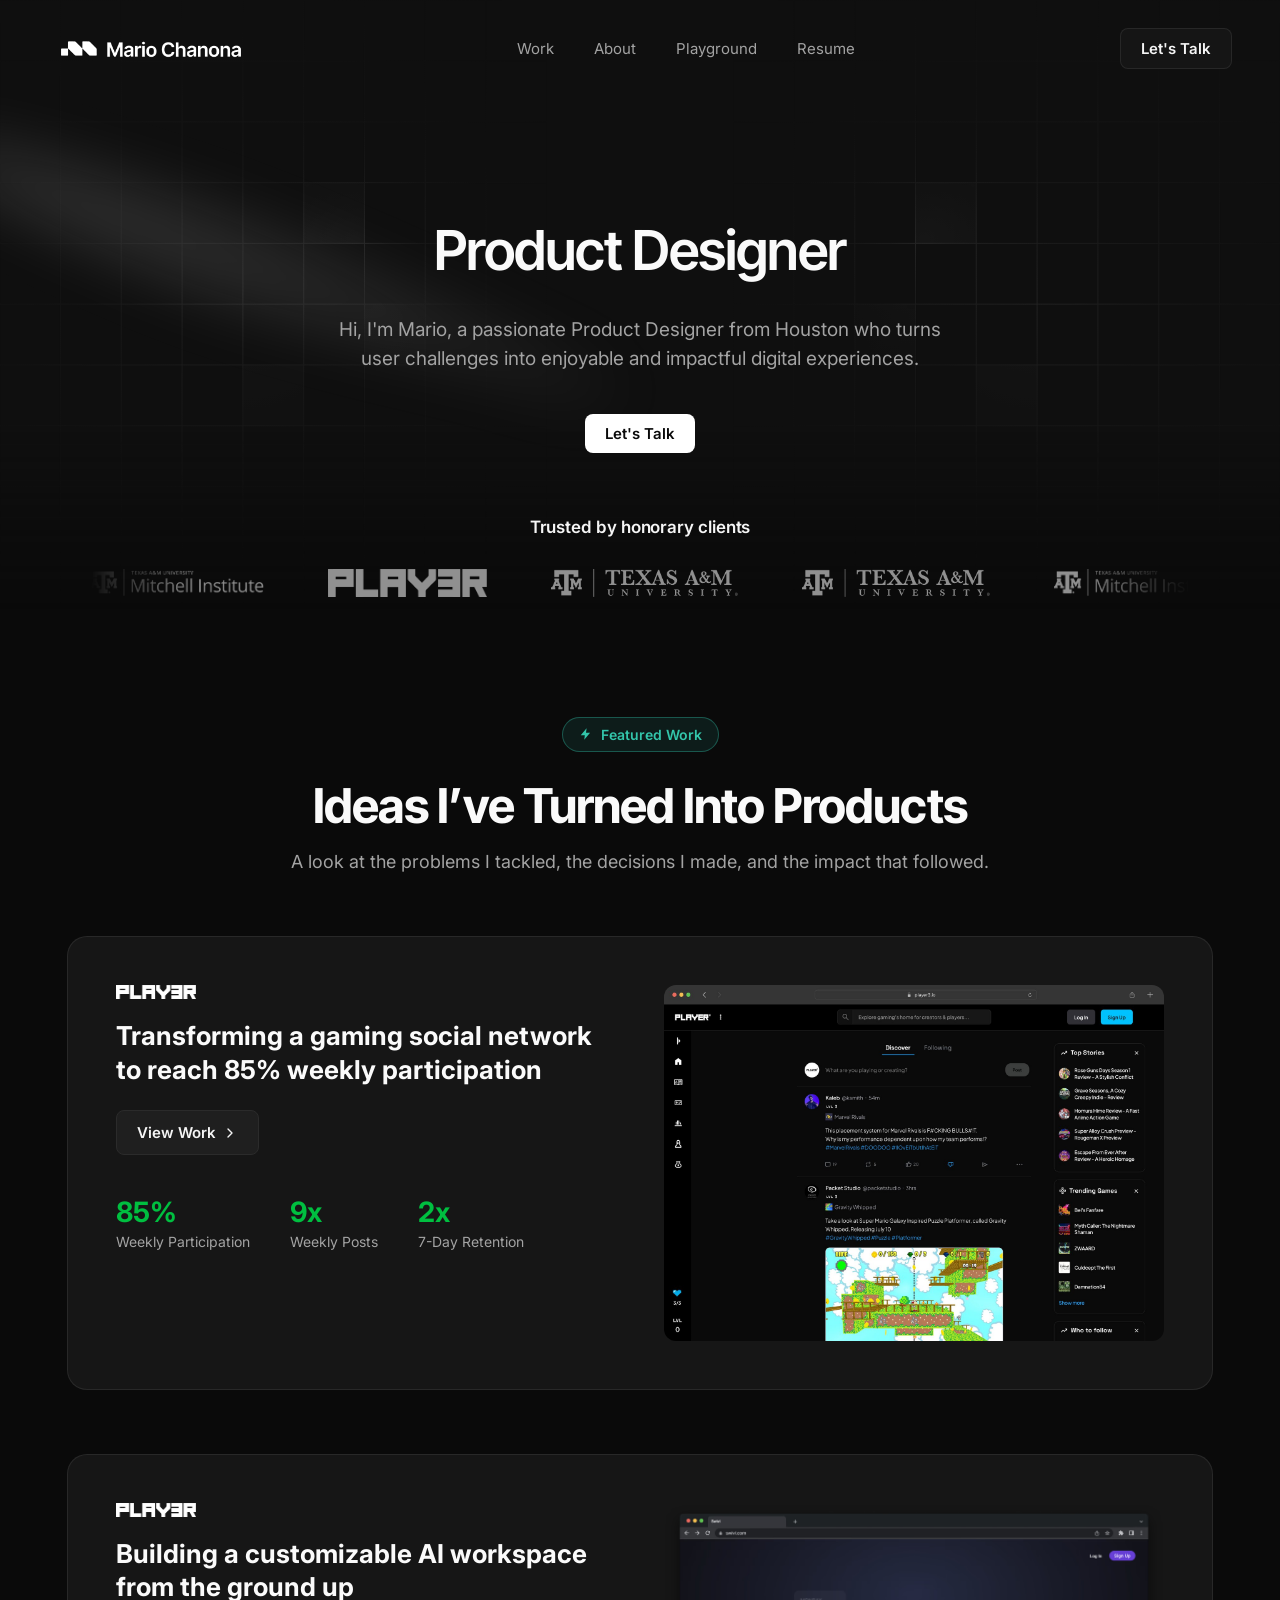
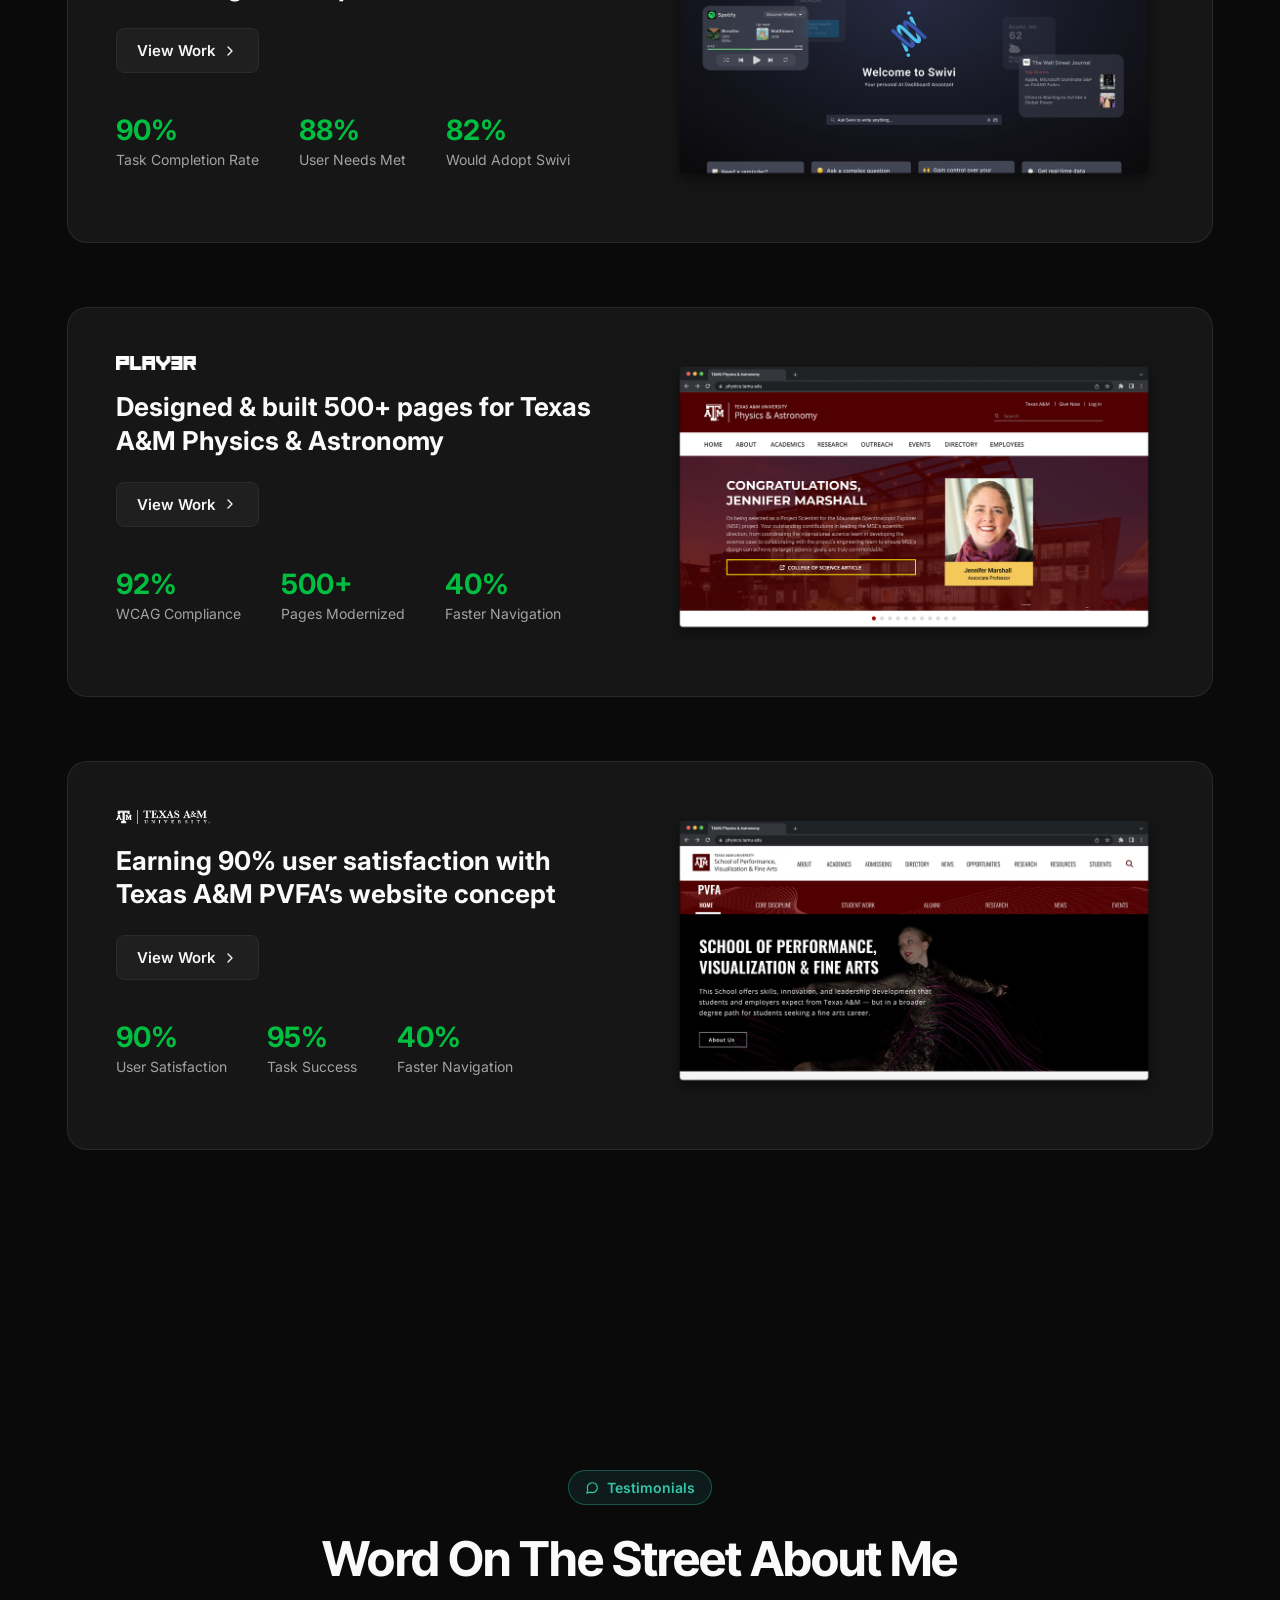
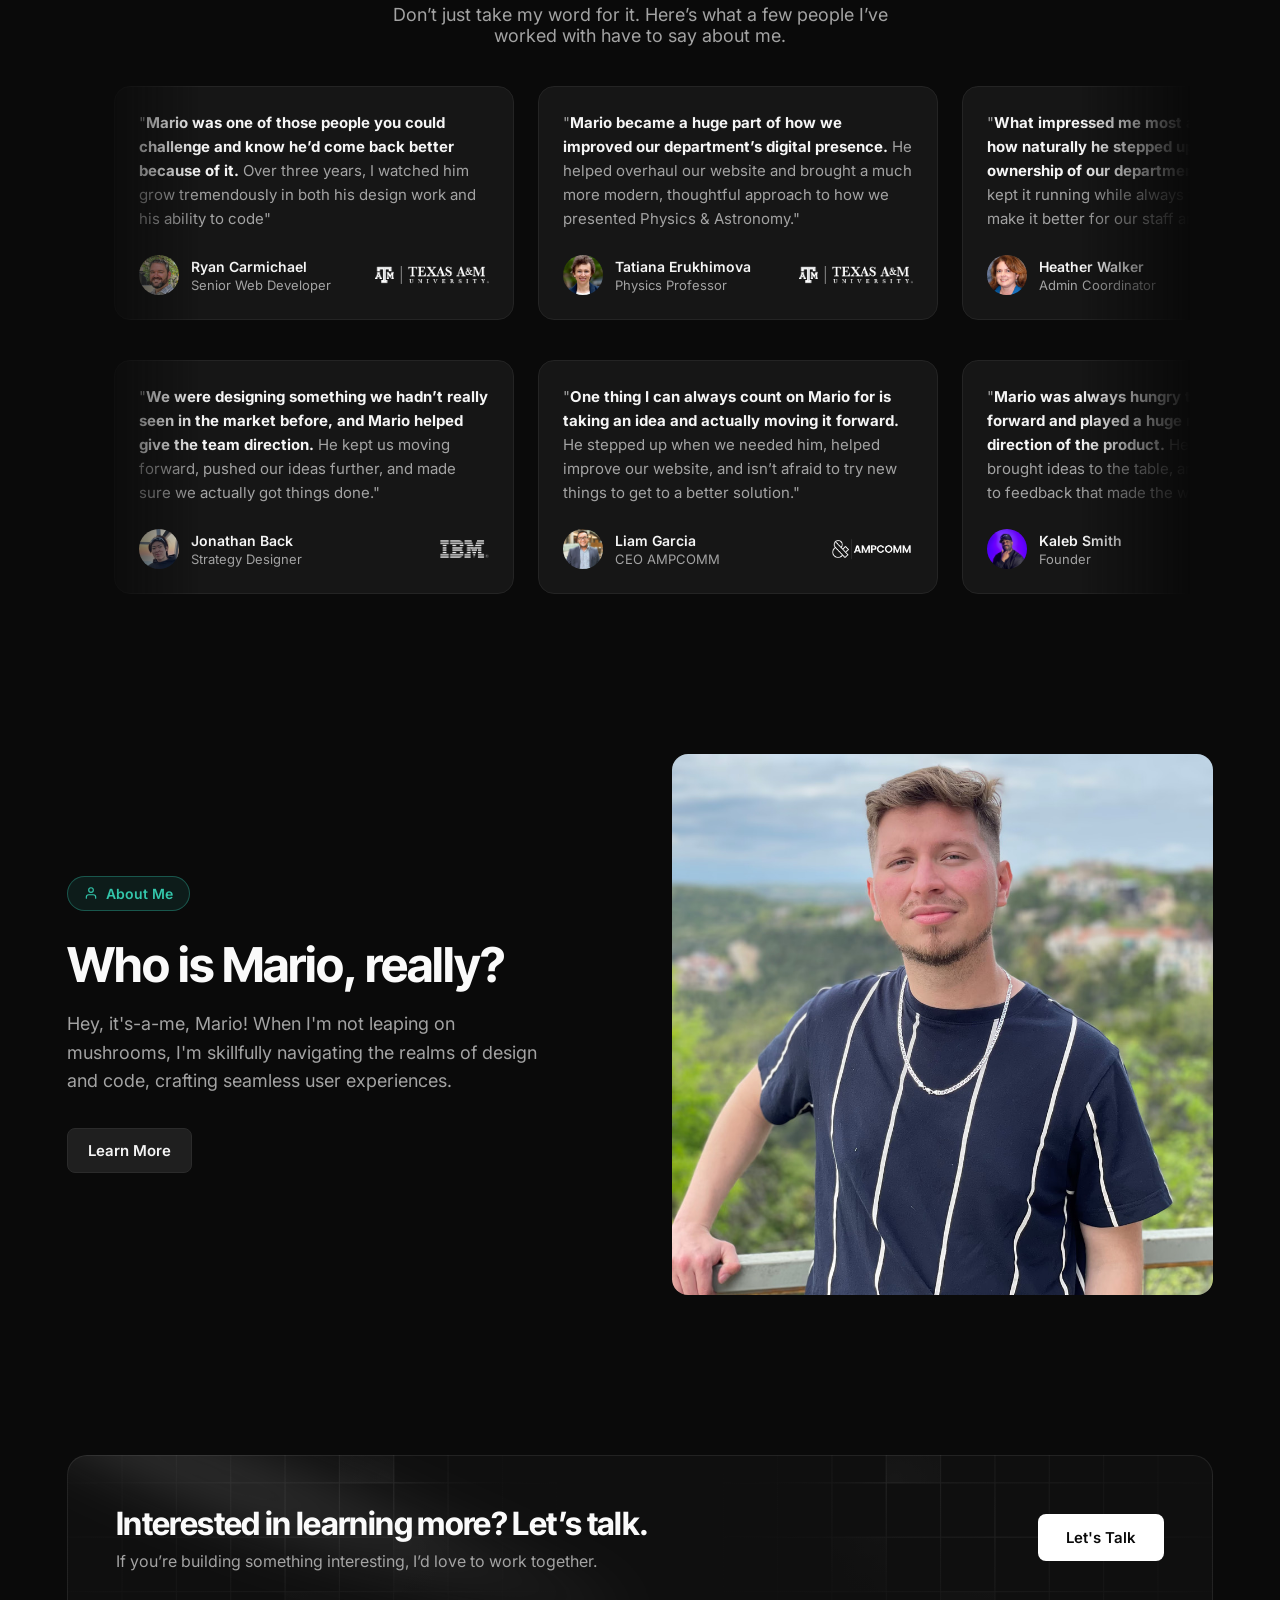
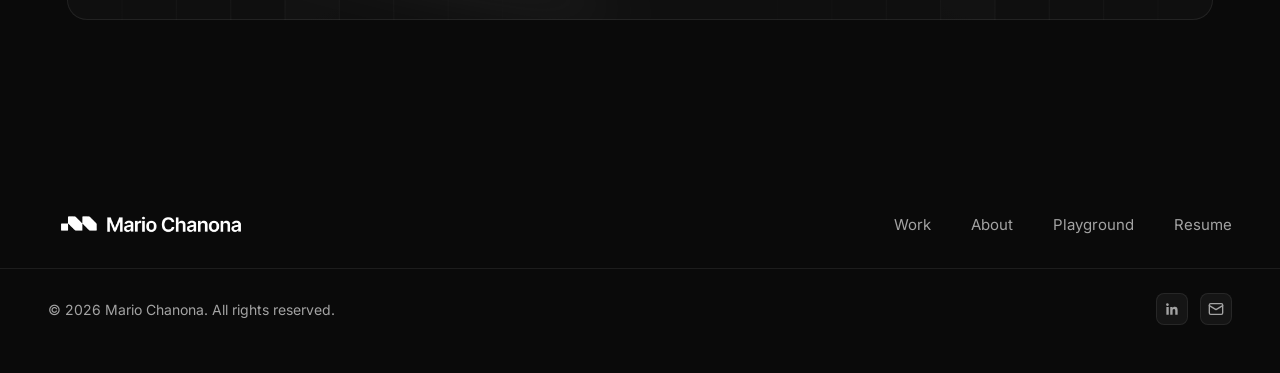
==== commit 02812c58: "CTA Changes" ====
--- a/index.html
+++ b/index.html
@@ -130,8 +130,8 @@
           </svg>
           Featured Work
         </span>
-        <h2 class="work__heading">Explore My Work</h2>
-        <p class="work__subheading">Discover How I Turn Complex Challenges into Creative Solutions</p>
+        <h2 class="work__heading">Ideas I’ve Turned Into Products</h2>
+        <p class="work__subheading">A look at the problems I tackled, the decisions I made, and the impact that followed.</p>
       </div>
 
       <!-- Card 1 -->
@@ -285,7 +285,7 @@
 
         <h2 class="testimonials__heading">Word On The Street About Me</h2>
         <p class="testimonials__subheading">
-          My customers continue to be the core of my business and their authentic stories proves how I deliver
+          Don’t just take my word for it. Here’s what a few people I’ve worked with have to say about me.
         </p>
       </div>
 
@@ -522,8 +522,8 @@
     <section class="cta-banner" aria-label="Contact">
       <div class="cta-banner__card">
         <div class="cta-banner__text">
-          <h2 class="cta-banner__heading">Let's Connect &amp; Create Something Amazing!</h2>
-          <p class="cta-banner__subheading">Reach out to me for collaborations, inquiries, or just to say hello.</p>
+          <h2 class="cta-banner__heading">Interested in learning more? Let’s talk.</h2>
+          <p class="cta-banner__subheading">If you’re building something interesting, I’d love to work together.</p>
         </div>
 
         <a href="#contact" class="cta-banner__button">Let's Talk</a>
